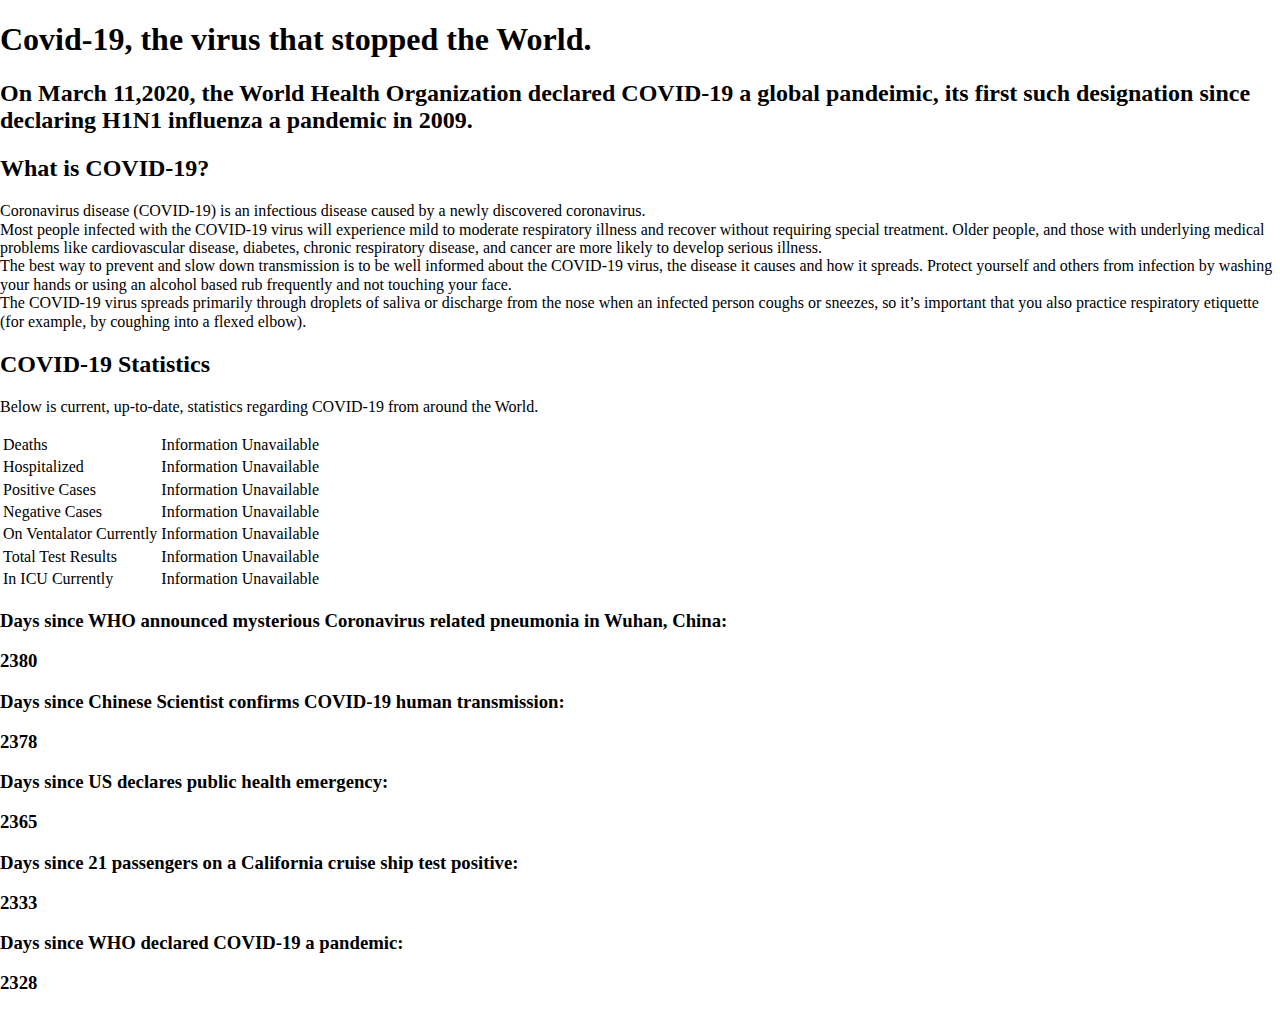
==== index.html @ 4aa71331 "Adding source code" ====
<!DOCTYPE html>
<html class="no-js" lang="">
  <head>
    <meta charset="utf-8" />
    <!-- This is the title which appears in the tab at the top of the browser -->
    <title>Covid To The World</title>
    <!-- This is the description of your page which will be used for search indexing -->
    <meta
      name="description"
      content="Boilerplate for CodeLouisville Javascript Track"
    />
    <!-- This is the viewport your website supports, and how it responds to zoomings -->
    <meta name="viewport" content="width=device-width, initial-scale=1" />

    <!-- These are imports for stylesheets to change the appearance of the site -->
    <link rel="stylesheet" href="src/assets/css/normalize.css" />
    <link rel="stylesheet" href="src/assets/css/style.css" />
    <!-- <script
      src="https://stackpath.bootstrapcdn.com/bootstrap/3.4.1/js/bootstrap.min.js"
      integrity="sha384-aJ21OjlMXNL5UyIl/XNwTMqvzeRMZH2w8c5cRVpzpU8Y5bApTppSuUkhZXN0VxHd"
      crossorigin="anonymous"
    ></script>

    <script
      src="https://code.jquery.com/jquery-3.5.1.js"
      integrity="sha256-QWo7LDvxbWT2tbbQ97B53yJnYU3WhH/C8ycbRAkjPDc="
      crossorigin="anonymous"
    ></script> -->
  </head>

  <body>
    <!-- Add your site or application content here -->
    <div class="header">
      <h1 class="header-title">Covid-19, the virus that stopped the World.</h1>
      <h2 class="header-description">
        On March 11,2020, the World Health Organization declared COVID-19 a
        global pandeimic, its first such designation since declaring H1N1
        influenza a pandemic in 2009.
      </h2>
    </div>

    <div class="about">
      <h2 class="title">What is COVID-19?</h2>
      <p>
        Coronavirus disease (COVID-19) is an infectious disease caused by a
        newly discovered coronavirus. <br />Most people infected with the
        COVID-19 virus will experience mild to moderate respiratory illness and
        recover without requiring special treatment. Older people, and those
        with underlying medical problems like cardiovascular disease, diabetes,
        chronic respiratory disease, and cancer are more likely to develop
        serious illness. <br />The best way to prevent and slow down
        transmission is to be well informed about the COVID-19 virus, the
        disease it causes and how it spreads. Protect yourself and others from
        infection by washing your hands or using an alcohol based rub frequently
        and not touching your face. <br />The COVID-19 virus spreads primarily
        through droplets of saliva or discharge from the nose when an infected
        person coughs or sneezes, so it’s important that you also practice
        respiratory etiquette (for example, by coughing into a flexed elbow).
      </p>
    </div>

    <div class="covid-api">
      <h2 class="title">COVID-19 Statistics</h2>
      <p>
        Below is current, up-to-date, statistics regarding COVID-19 from around
        the World.
      </p>

      <table>
        <tr>
          <td>Deaths</td>
          <td id="covid-deaths">Information Unavailable</td>
        </tr>
        <tr>
          <td>Hospitalized</td>
          <td id="hospitalized">Information Unavailable</td>
        </tr>
        <tr>
          <td>Positive Cases</td>
          <td id="positive">Information Unavailable</td>
        </tr>
        <tr>
          <td>Negative Cases</td>
          <td id="negative">Information Unavailable</td>
        </tr>
        <tr>
          <td>On Ventalator Currently</td>
          <td id="onVentilatorCurrently">Information Unavailable</td>
        </tr>
        <tr>
          <td>Total Test Results</td>
          <td id="totalTestResults">Information Unavailable</td>
        </tr>
        <tr>
          <td>In ICU Currently</td>
          <td id="inIcuCurrently">Information Unavailable</td>
        </tr>
      </table>
    </div>

    <div class="counter">
      <h3>
        Days since WHO announced mysterious Coronavirus related pneumonia in
        Wuhan, China:
        <h3 id="first-case">Unknown</h3>
      </h3>
      <h3>
        Days since Chinese Scientist confirms COVID-19 human transmission:
        <h3 id="first-us-case">Unknown</h3>
      </h3>
      <!-- <h3>
        Days since WHO issued global health emergency:
        <h3 id="global-health-emergency1">Unknown</h3>
      </h3> -->
      <h3>
        Days since US declares public health emergency:
        <h3 id="us-health-emergency">Unknown</h3>
      </h3>
      <h3>
        Days since 21 passengers on a California cruise ship test positive:
        <h3 id="california-cruise">Unknown</h3>
      </h3>
      <h3>
        Days since WHO declared COVID-19 a pandemic:
        <h3 id="declared-pandemic">Unknown</h3>
      </h3>
    </div>
    <!-- This is the main JavaScript file which executes logic for your site -->
    <script src="src/main.js"></script>
  </body>
</html>
---- src/assets/css/style.css ----
/**
 * This is the main CSS entry for your application.
 */
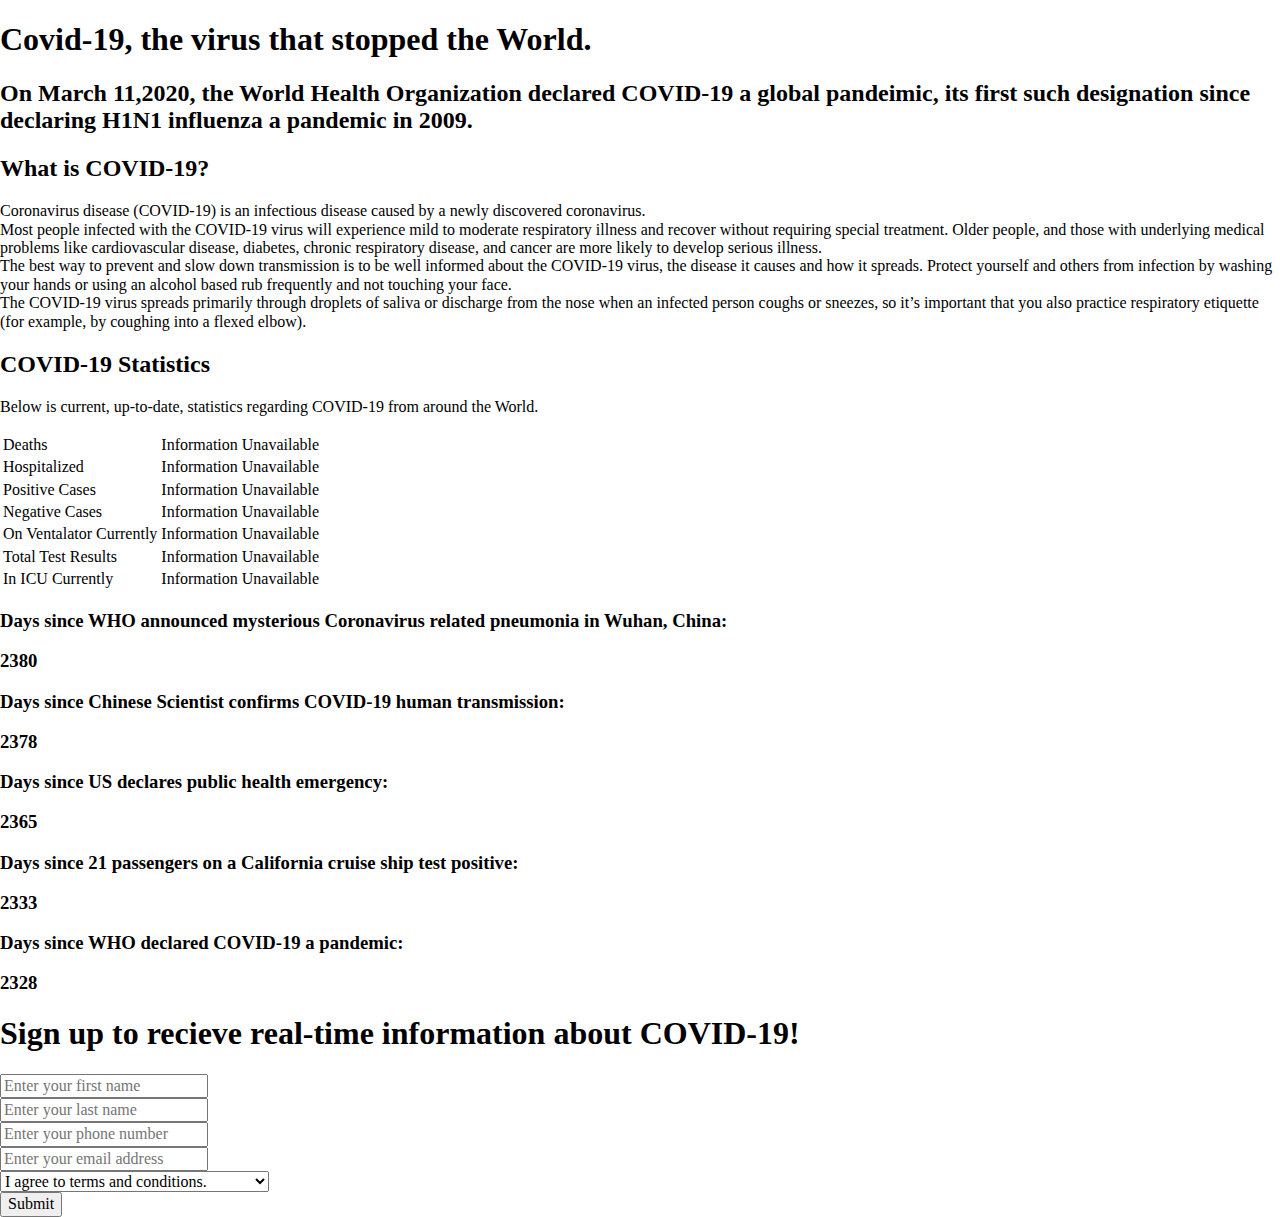
==== commit e0d73e50: "added newletter" ====
--- a/index.html
+++ b/index.html
@@ -125,6 +125,48 @@
         <h3 id="declared-pandemic">Unknown</h3>
       </h3>
     </div>
+
+    <div class="newsletter">
+      <h1>Sign up to recieve real-time information about COVID-19!</h1>
+
+      <div>
+        <input
+          type="text"
+          id="txtFirstName"
+          placeholder="Enter your first name"
+        />
+      </div>
+      <div>
+        <input
+          type="text"
+          id="txtLastName"
+          placeholder="Enter your last name"
+        />
+      </div>
+      <div>
+        <input
+          type="text"
+          id="txtPhoneNumber"
+          placeholder="Enter your phone number"
+        />
+      </div>
+      <div>
+        <input
+          type="email"
+          id="txtEmailAddress"
+          placeholder="Enter your email address"
+        />
+      </div>
+      <div>
+        <select id="agree">
+          <option value="yes">I agree to terms and conditions.</option>
+          <option value="no">I do not agree to terms and conditions.</option>
+        </select>
+      </div>
+      <div>
+        <input type="button" id="bt" value="Submit" onclick="saveFile()" />
+      </div>
+    </div>
     <!-- This is the main JavaScript file which executes logic for your site -->
     <script src="src/main.js"></script>
   </body>
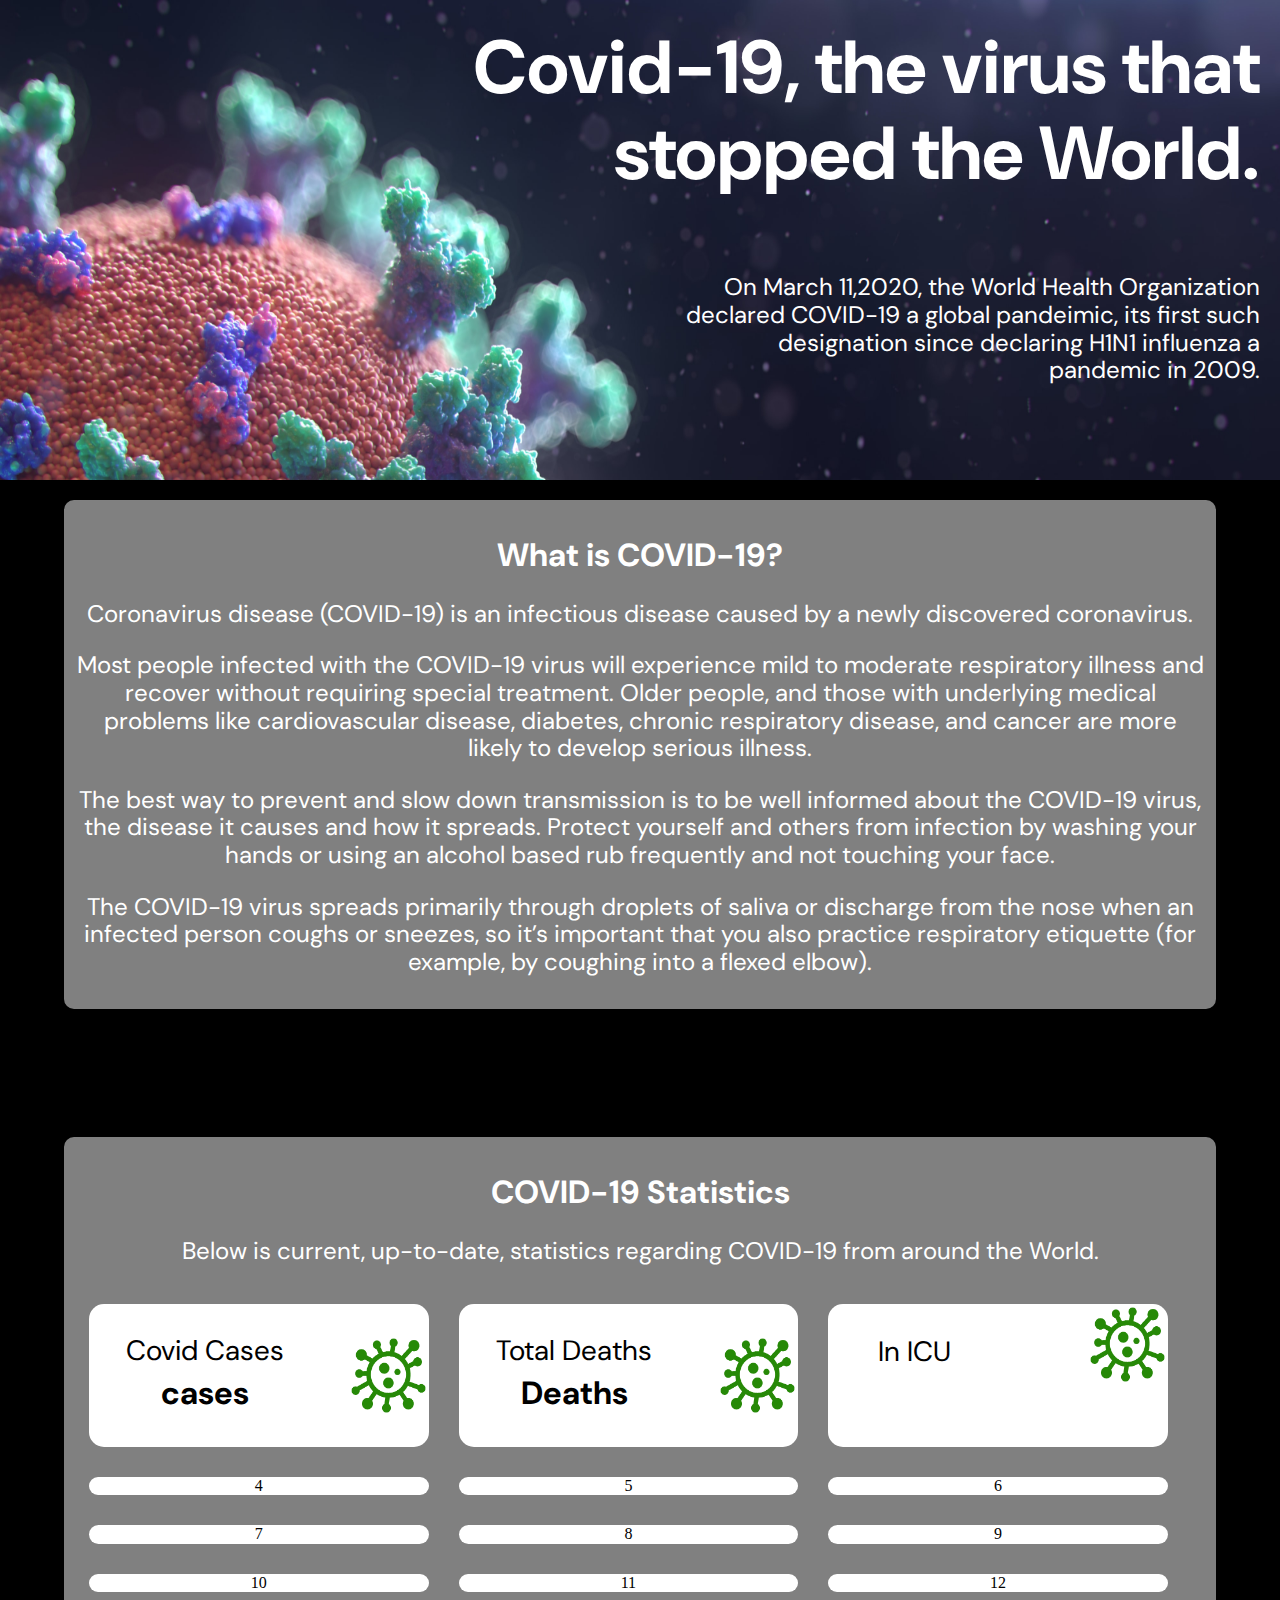
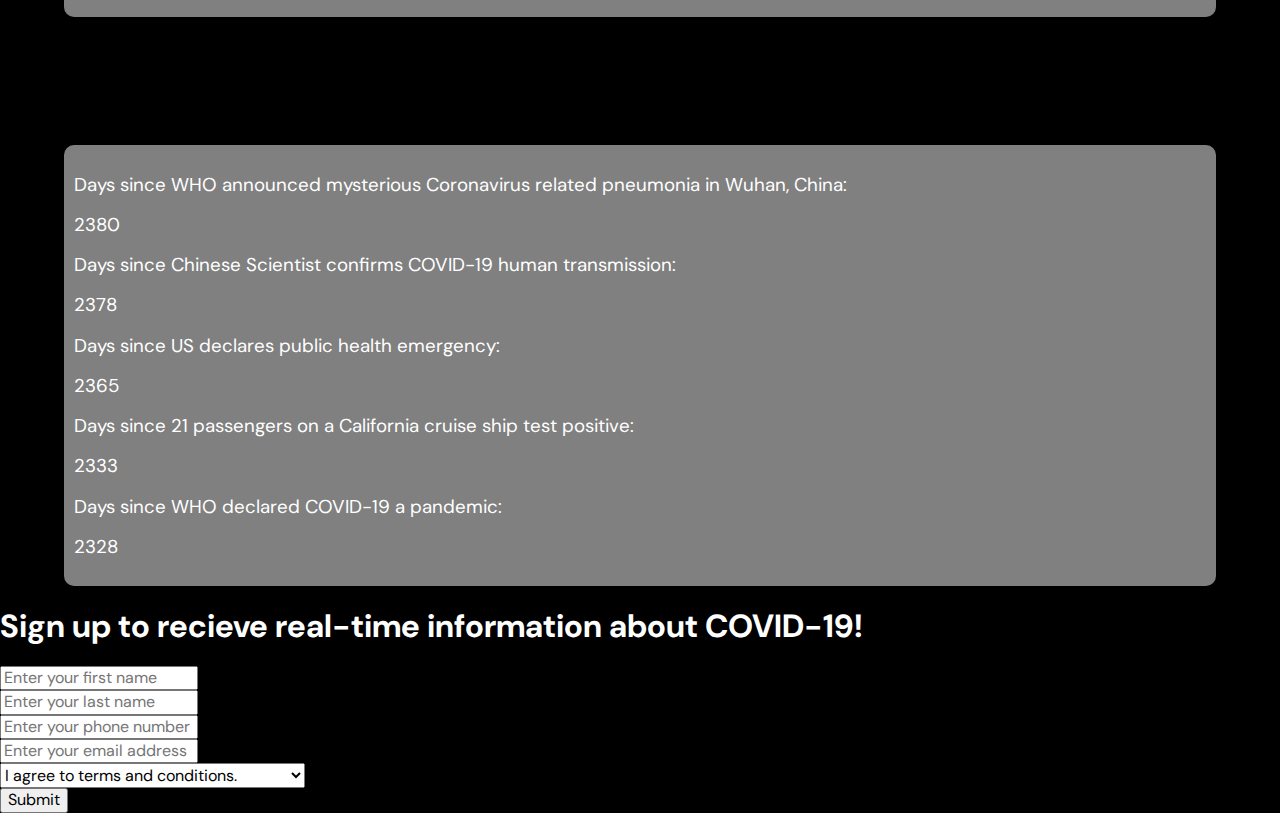
==== commit 9ae00841: "added commas function for numbers, styled" ====
--- a/index.html
+++ b/index.html
@@ -15,17 +15,11 @@
     <!-- These are imports for stylesheets to change the appearance of the site -->
     <link rel="stylesheet" href="src/assets/css/normalize.css" />
     <link rel="stylesheet" href="src/assets/css/style.css" />
-    <!-- <script
-      src="https://stackpath.bootstrapcdn.com/bootstrap/3.4.1/js/bootstrap.min.js"
-      integrity="sha384-aJ21OjlMXNL5UyIl/XNwTMqvzeRMZH2w8c5cRVpzpU8Y5bApTppSuUkhZXN0VxHd"
-      crossorigin="anonymous"
-    ></script>
-
-    <script
-      src="https://code.jquery.com/jquery-3.5.1.js"
-      integrity="sha256-QWo7LDvxbWT2tbbQ97B53yJnYU3WhH/C8ycbRAkjPDc="
-      crossorigin="anonymous"
-    ></script> -->
+    <link rel="preconnect" href="https://fonts.gstatic.com" />
+    <link
+      href="https://fonts.googleapis.com/css2?family=DM+Sans:wght@400;500;700&display=swap"
+      rel="stylesheet"
+    />
   </head>
 
   <body>
@@ -39,34 +33,42 @@
       </h2>
     </div>
 
-    <div class="about">
+    <div class="about top-container">
       <h2 class="title">What is COVID-19?</h2>
       <p>
         Coronavirus disease (COVID-19) is an infectious disease caused by a
-        newly discovered coronavirus. <br />Most people infected with the
-        COVID-19 virus will experience mild to moderate respiratory illness and
-        recover without requiring special treatment. Older people, and those
-        with underlying medical problems like cardiovascular disease, diabetes,
-        chronic respiratory disease, and cancer are more likely to develop
-        serious illness. <br />The best way to prevent and slow down
-        transmission is to be well informed about the COVID-19 virus, the
-        disease it causes and how it spreads. Protect yourself and others from
-        infection by washing your hands or using an alcohol based rub frequently
-        and not touching your face. <br />The COVID-19 virus spreads primarily
-        through droplets of saliva or discharge from the nose when an infected
-        person coughs or sneezes, so it’s important that you also practice
-        respiratory etiquette (for example, by coughing into a flexed elbow).
-      </p>
-    </div>
-
-    <div class="covid-api">
+        newly discovered coronavirus.
+      </p>
+      <p>
+        Most people infected with the COVID-19 virus will experience mild to
+        moderate respiratory illness and recover without requiring special
+        treatment. Older people, and those with underlying medical problems like
+        cardiovascular disease, diabetes, chronic respiratory disease, and
+        cancer are more likely to develop serious illness.
+      </p>
+      <p>
+        The best way to prevent and slow down transmission is to be well
+        informed about the COVID-19 virus, the disease it causes and how it
+        spreads. Protect yourself and others from infection by washing your
+        hands or using an alcohol based rub frequently and not touching your
+        face.
+      </p>
+      <p>
+        The COVID-19 virus spreads primarily through droplets of saliva or
+        discharge from the nose when an infected person coughs or sneezes, so
+        it’s important that you also practice respiratory etiquette (for
+        example, by coughing into a flexed elbow).
+      </p>
+    </div>
+
+    <div class="covid-api container">
       <h2 class="title">COVID-19 Statistics</h2>
       <p>
         Below is current, up-to-date, statistics regarding COVID-19 from around
         the World.
       </p>
 
-      <table>
+      <!-- <table>
         <tr>
           <td>Deaths</td>
           <td id="covid-deaths">Information Unavailable</td>
@@ -95,10 +97,61 @@
           <td>In ICU Currently</td>
           <td id="inIcuCurrently">Information Unavailable</td>
         </tr>
-      </table>
-    </div>
-
-    <div class="counter">
+      </table> -->
+
+      <div class="flex-container">
+        <div>
+          <table>
+            <tr>
+              <td class="left">
+                <p class="count-title">Covid Cases</p>
+                <p class="count" id="positive">cases</p>
+              </td>
+              <td>
+                <img class="icon" src="img/icons/covid.png" />
+              </td>
+            </tr>
+          </table>
+        </div>
+        <div>
+          <table>
+            <tr>
+              <td class="left">
+                <p class="count-title">Total Deaths</p>
+                <p class="count" id="covid-deaths">Deaths</p>
+              </td>
+              <td>
+                <img class="icon" src="img/icons/covid.png" />
+              </td>
+            </tr>
+          </table>
+        </div>
+        <div>
+          <table>
+            <tr>
+              <td class="left">
+                <p class="count-title">In ICU</p>
+                <p class="count" id="inIcuCurrently"></p>
+              </td>
+              <td>
+                <img class="icon" src="img/icons/covid.png" />
+              </td>
+            </tr>
+          </table>
+        </div>
+        <div>4</div>
+        <div>5</div>
+        <div>6</div>
+        <div>7</div>
+        <div>8</div>
+        <div>9</div>
+        <div>10</div>
+        <div>11</div>
+        <div>12</div>
+      </div>
+    </div>
+
+    <div class="counter container">
       <h3>
         Days since WHO announced mysterious Coronavirus related pneumonia in
         Wuhan, China:
--- a/src/assets/css/style.css
+++ b/src/assets/css/style.css
@@ -1,3 +1,130 @@
-/**
- * This is the main CSS entry for your application.
- */+html {
+  margin: 0px;
+  background-color: black;
+  color: white;
+}
+.header {
+  background-image: url(../../../img/covid2.jpg);
+  background-size: 100% 100%;
+  background-attachment: fixed;
+  text-align: right;
+  color: rgb(255, 255, 255);
+  height: 30em;
+}
+.header-title {
+  font-size: 75px;
+  margin-top: 25px;
+  margin-left: 25%;
+  float: right;
+  margin-right: 20px;
+  font-family: "DM Sans", sans-serif;
+}
+
+.header-description {
+  margin-left: 25%;
+  width: 45%;
+  margin-right: 20px;
+  float: right;
+  margin-top: 2%;
+  font-family: "DM Sans", sans-serif;
+  font-weight: normal;
+}
+
+.title {
+  font-family: "DM Sans", sans-serif;
+  font-weight: bolder;
+  text-align: center;
+  font-size: 200%;
+}
+
+p {
+  font-family: "DM Sans", sans-serif;
+  font-weight: normal;
+  text-align: center;
+  font-size: 150%;
+}
+
+table {
+  font-family: "DM Sans", sans-serif;
+  font-weight: normal;
+}
+
+h3 {
+  font-family: "DM Sans", sans-serif;
+  font-weight: normal;
+}
+
+.newsletter {
+  font-family: "DM Sans", sans-serif;
+  font-weight: normal;
+}
+
+.container {
+  margin-top: 10%;
+  background-color: rgba(255, 255, 255, 0.384);
+  background-color: grey;
+  border-radius: 10px;
+  margin-left: 5%;
+  margin-right: 5%;
+  border: 10px;
+  border-style: solid;
+  border-color: grey;
+  align-content: center;
+}
+.top-container {
+  background-color: grey;
+  border-radius: 10px;
+  margin-left: 5%;
+  margin-right: 5%;
+  margin-top: 20px;
+  border: 10px;
+  border-style: solid;
+  border-color: grey;
+  align-content: center;
+}
+
+.flex-container {
+  display: flex;
+  flex-wrap: wrap;
+  width: 100%;
+}
+
+.flex-container > div {
+  background-color: #ffffff;
+  width: 30%;
+  margin: 15px;
+  text-align: center;
+  color: black;
+  border-radius: 15px;
+  border: white;
+}
+
+.count-title {
+  font-family: "DM Sans", sans-serif;
+  font-weight: normal;
+  font-size: 175%;
+  margin-left: 2px;
+}
+
+.count {
+  font-family: "DM Sans", sans-serif;
+  font-weight: bolder;
+  font-size: 200%;
+  margin-left: 2px;
+  margin-top: -20px;
+}
+
+.icon {
+  float: right;
+  height: 75px;
+  width: 75px;
+}
+
+/* .left {
+  float: left;
+  width: 50%;
+} */
+
+table {
+  width: 100%;
+}
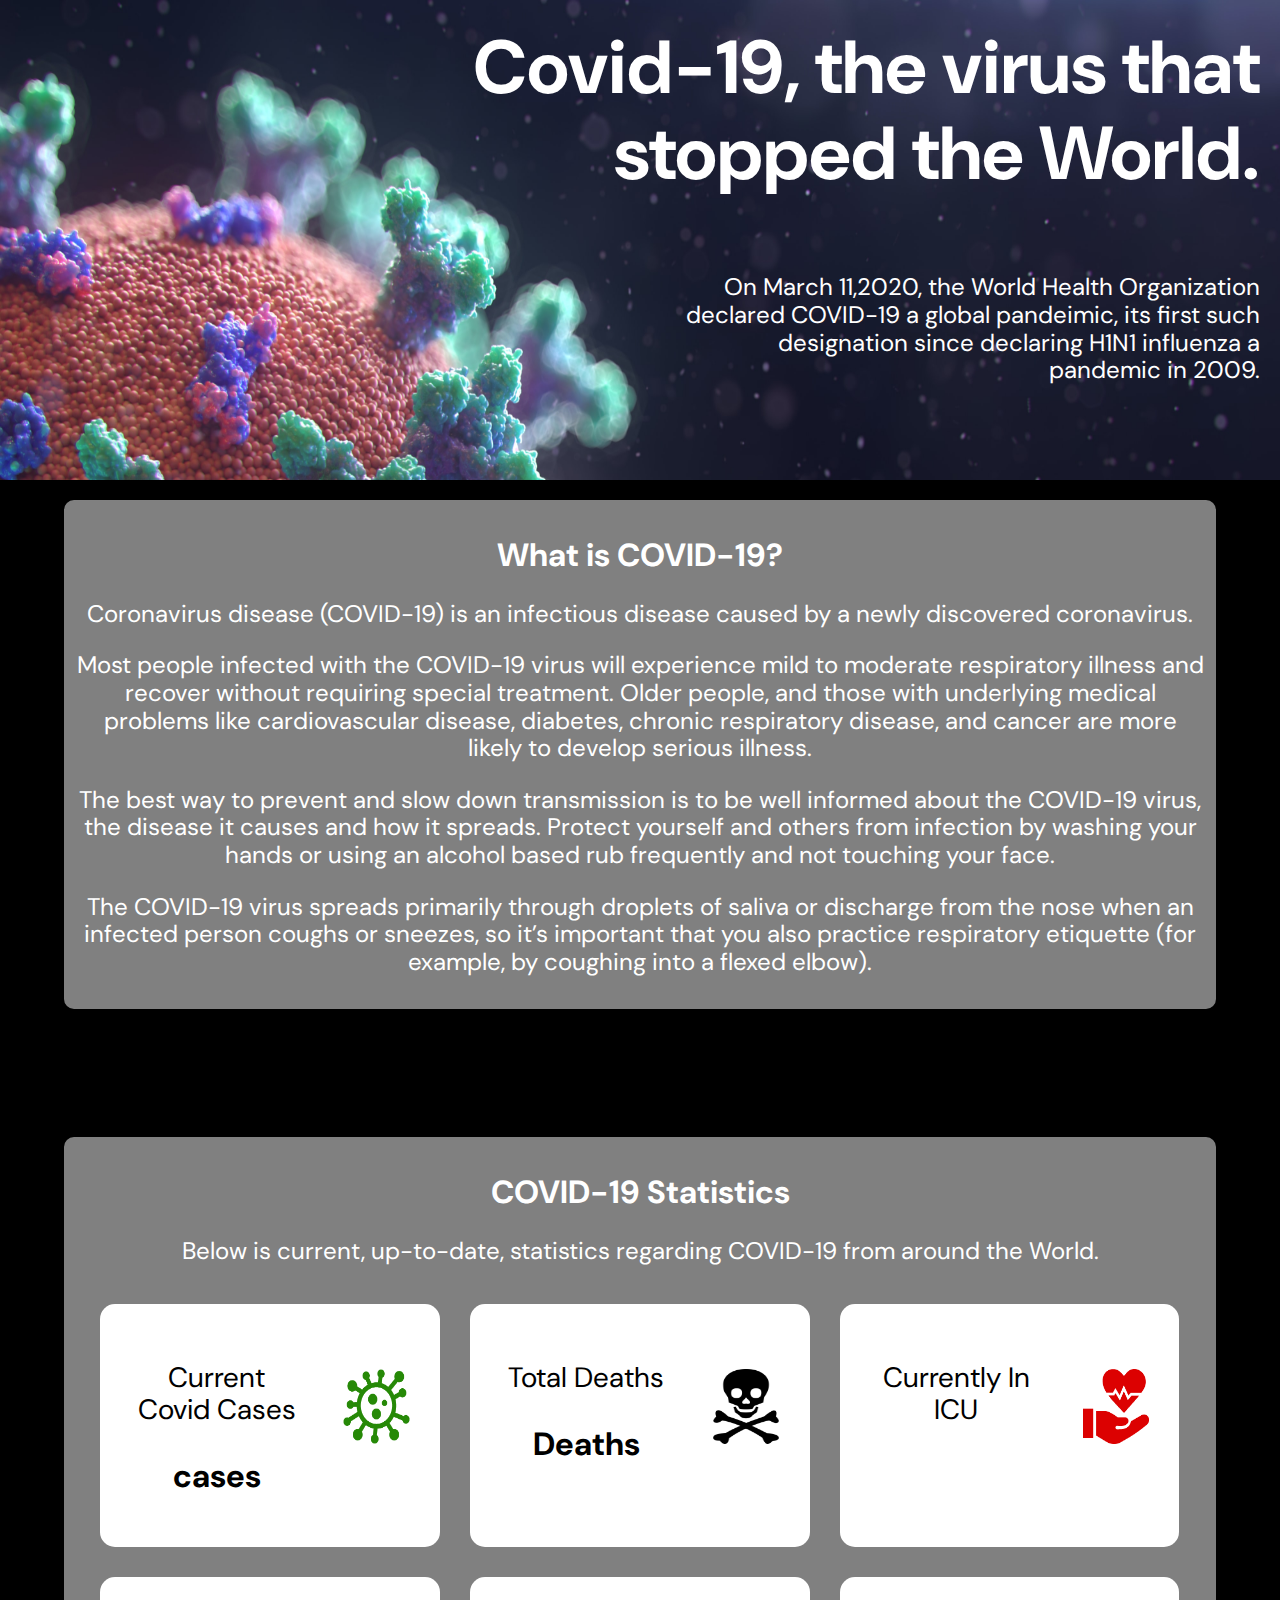
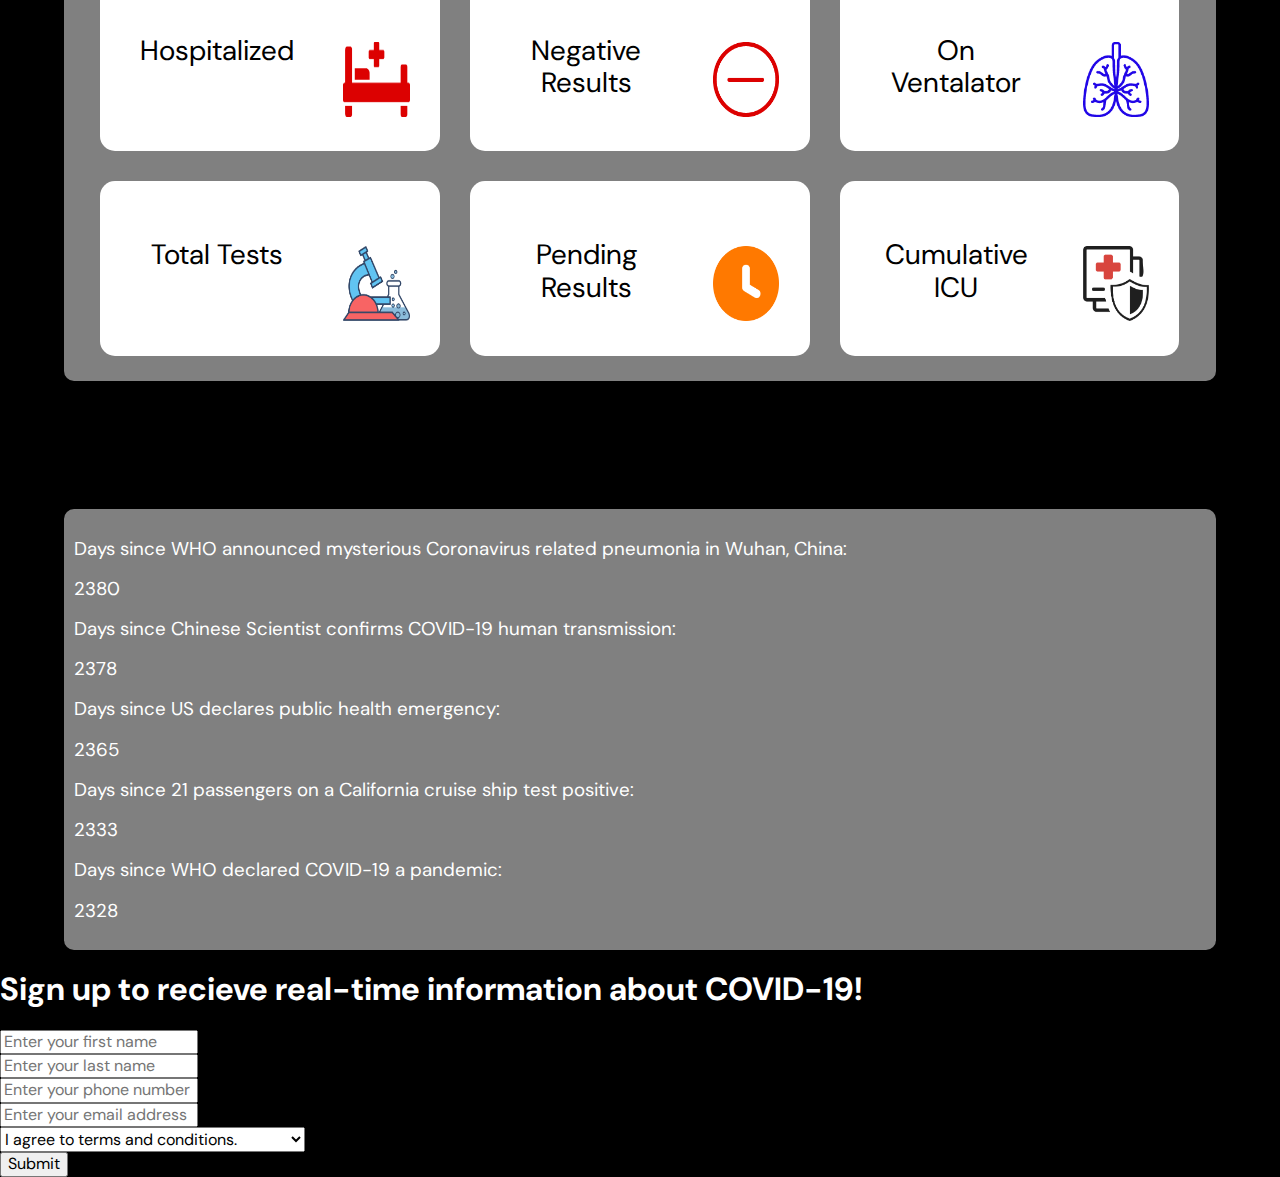
==== commit f20f12cb: "Added icons to all counters, fixed flex box issue" ====
--- a/index.html
+++ b/index.html
@@ -101,53 +101,123 @@
 
       <div class="flex-container">
         <div>
-          <table>
-            <tr>
-              <td class="left">
-                <p class="count-title">Covid Cases</p>
+          <div class="text-img">
+            <div class="row">
+              <div class="column-66">
+                <p class="count-title">Current Covid Cases</p>
                 <p class="count" id="positive">cases</p>
-              </td>
-              <td>
+              </div>
+              <div class="column-33">
                 <img class="icon" src="img/icons/covid.png" />
-              </td>
-            </tr>
-          </table>
-        </div>
-        <div>
-          <table>
-            <tr>
-              <td class="left">
+              </div>
+            </div>
+          </div>
+        </div>
+        <div>
+          <div class="text-img">
+            <div class="row">
+              <div class="column-66">
                 <p class="count-title">Total Deaths</p>
                 <p class="count" id="covid-deaths">Deaths</p>
-              </td>
-              <td>
-                <img class="icon" src="img/icons/covid.png" />
-              </td>
-            </tr>
-          </table>
-        </div>
-        <div>
-          <table>
-            <tr>
-              <td class="left">
-                <p class="count-title">In ICU</p>
+              </div>
+              <div class="column-33">
+                <img class="icon" src="img/icons/danger.png" />
+              </div>
+            </div>
+          </div>
+        </div>
+        <div>
+          <div class="text-img">
+            <div class="row">
+              <div class="column-66">
+                <p class="count-title">Currently In ICU</p>
                 <p class="count" id="inIcuCurrently"></p>
-              </td>
-              <td>
-                <img class="icon" src="img/icons/covid.png" />
-              </td>
-            </tr>
-          </table>
-        </div>
-        <div>4</div>
-        <div>5</div>
-        <div>6</div>
-        <div>7</div>
-        <div>8</div>
-        <div>9</div>
-        <div>10</div>
-        <div>11</div>
-        <div>12</div>
+              </div>
+              <div class="column-33">
+                <img class="icon" src="img/icons/healthcare_red.png" />
+              </div>
+            </div>
+          </div>
+        </div>
+        <div>
+          <div class="text-img">
+            <div class="row">
+              <div class="column-66">
+                <p class="count-title">Hospitalized</p>
+                <p class="count" id="hospitalized"></p>
+              </div>
+              <div class="column-33">
+                <img class="icon" src="img/icons/hospital-bed.png" />
+              </div>
+            </div>
+          </div>
+        </div>
+        <div>
+          <div class="text-img">
+            <div class="row">
+              <div class="column-66">
+                <p class="count-title">Negative Results</p>
+                <p class="count" id="negative"></p>
+              </div>
+              <div class="column-33">
+                <img class="icon" src="img/icons/minus-round-line.png" />
+              </div>
+            </div>
+          </div>
+        </div>
+        <div>
+          <div class="text-img">
+            <div class="row">
+              <div class="column-66">
+                <p class="count-title">On Ventalator</p>
+                <p class="count" id="onVentilatorCurrently"></p>
+              </div>
+              <div class="column-33">
+                <img class="icon" src="img/icons/lungs.png" />
+              </div>
+            </div>
+          </div>
+        </div>
+
+        <div>
+          <div class="text-img">
+            <div class="row">
+              <div class="column-66">
+                <p class="count-title">Total Tests</p>
+                <p class="count" id="totalTestResults"></p>
+              </div>
+              <div class="column-33">
+                <img class="icon" src="img/icons/laboratory-test.png" />
+              </div>
+            </div>
+          </div>
+        </div>
+        <div>
+          <div class="text-img">
+            <div class="row">
+              <div class="column-66">
+                <p class="count-title">Pending Results</p>
+                <p class="count" id="pending1"></p>
+              </div>
+              <div class="column-33">
+                <img class="icon" src="img/icons/pending-clock.png" />
+              </div>
+            </div>
+          </div>
+        </div>
+        <div>
+          <div class="text-img">
+            <div class="row">
+              <div class="column-66">
+                <p class="count-title">Cumulative ICU</p>
+                <p class="count" id="icuCummulative"></p>
+              </div>
+              <div class="column-33">
+                <img class="icon" src="img/icons/health-insurance.png" />
+              </div>
+            </div>
+          </div>
+        </div>
       </div>
     </div>
 
--- a/src/assets/css/style.css
+++ b/src/assets/css/style.css
@@ -1,3 +1,6 @@
+*{
+  box-sizing: border-box;
+}
 html {
   margin: 0px;
   background-color: black;
@@ -87,35 +90,36 @@
   display: flex;
   flex-wrap: wrap;
   width: 100%;
+  margin-left: 2%;
+  margin-right: 2%;
 }
 
 .flex-container > div {
   background-color: #ffffff;
   width: 30%;
   margin: 15px;
-  text-align: center;
   color: black;
   border-radius: 15px;
   border: white;
+ 
 }
 
 .count-title {
   font-family: "DM Sans", sans-serif;
   font-weight: normal;
   font-size: 175%;
-  margin-left: 2px;
+  
 }
 
 .count {
   font-family: "DM Sans", sans-serif;
   font-weight: bolder;
   font-size: 200%;
-  margin-left: 2px;
-  margin-top: -20px;
+  
 }
 
 .icon {
-  float: right;
+  
   height: 75px;
   width: 75px;
 }
@@ -128,3 +132,63 @@
 table {
   width: 100%;
 }
+
+.text-img{
+  padding:10px;
+}
+.row:after {
+  content="";
+  display: table;
+  clear:both;
+}
+.column-66 {
+  float: left;
+  width: 66.66666%;
+  padding:20px;
+}
+.column-33 {
+  float: left;
+  width: 33.33333%;
+  padding:20px;
+}
+img {
+  display: block;
+  height: auto;
+  max-width: 100%;
+  margin-top: 35px;
+}
+
+/* Media Queries */
+
+@media screen and (max-width: 1000px) {
+  .column-66,
+  .column-33 {
+    width: 100%;
+    text-align: center;
+  }
+  img {
+    margin: auto;
+  }
+}
+
+@media screen and (max-width: 1648px) {
+  .flex-container {
+    margin-left: 1%;
+    margin-right:1%;
+  }
+}
+
+@media screen and (max-width: 1027px) {
+  .flex-container > div {
+    background-color: #ffffff;
+    width: 100%;
+    margin: 15px;
+    color: black;
+    border-radius: 15px;
+    border: white;    
+  }
+  .flex-container {
+    margin-left: 0%;
+    margin-right:0%;
+  }
+}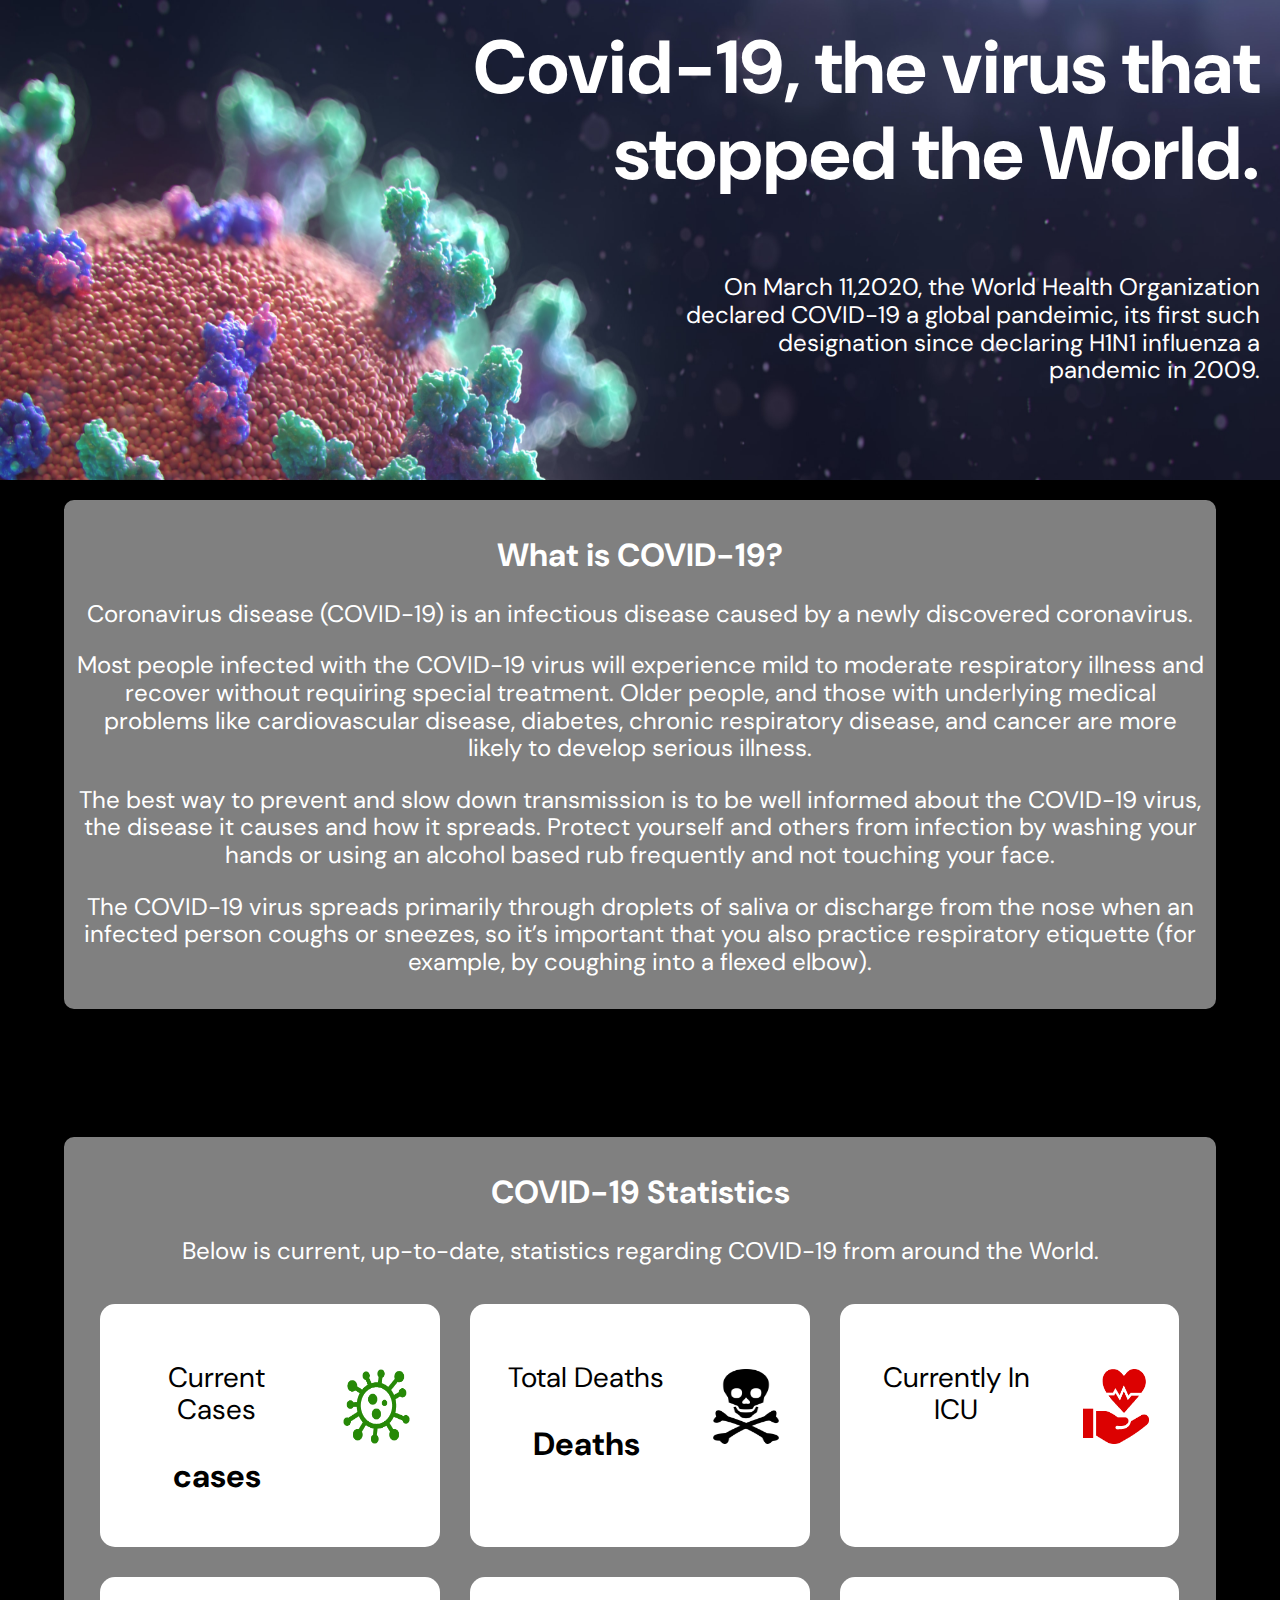
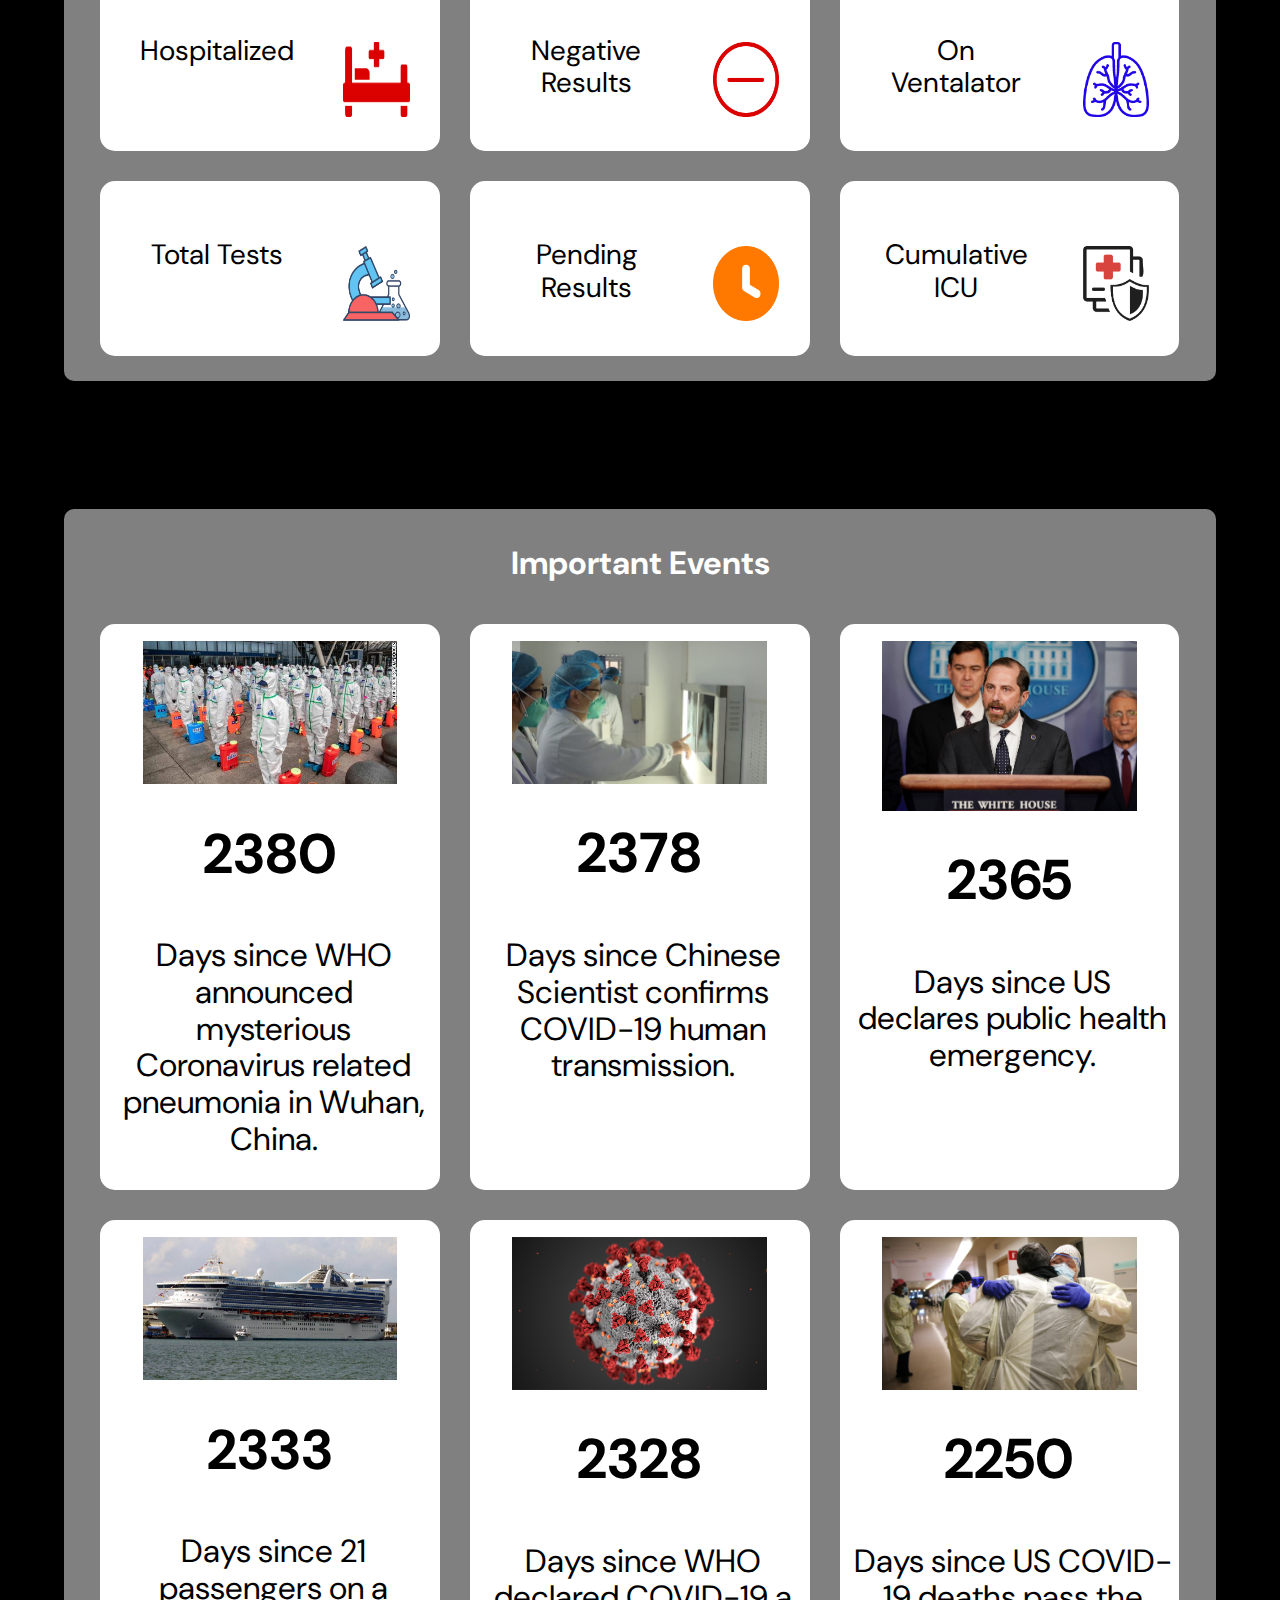
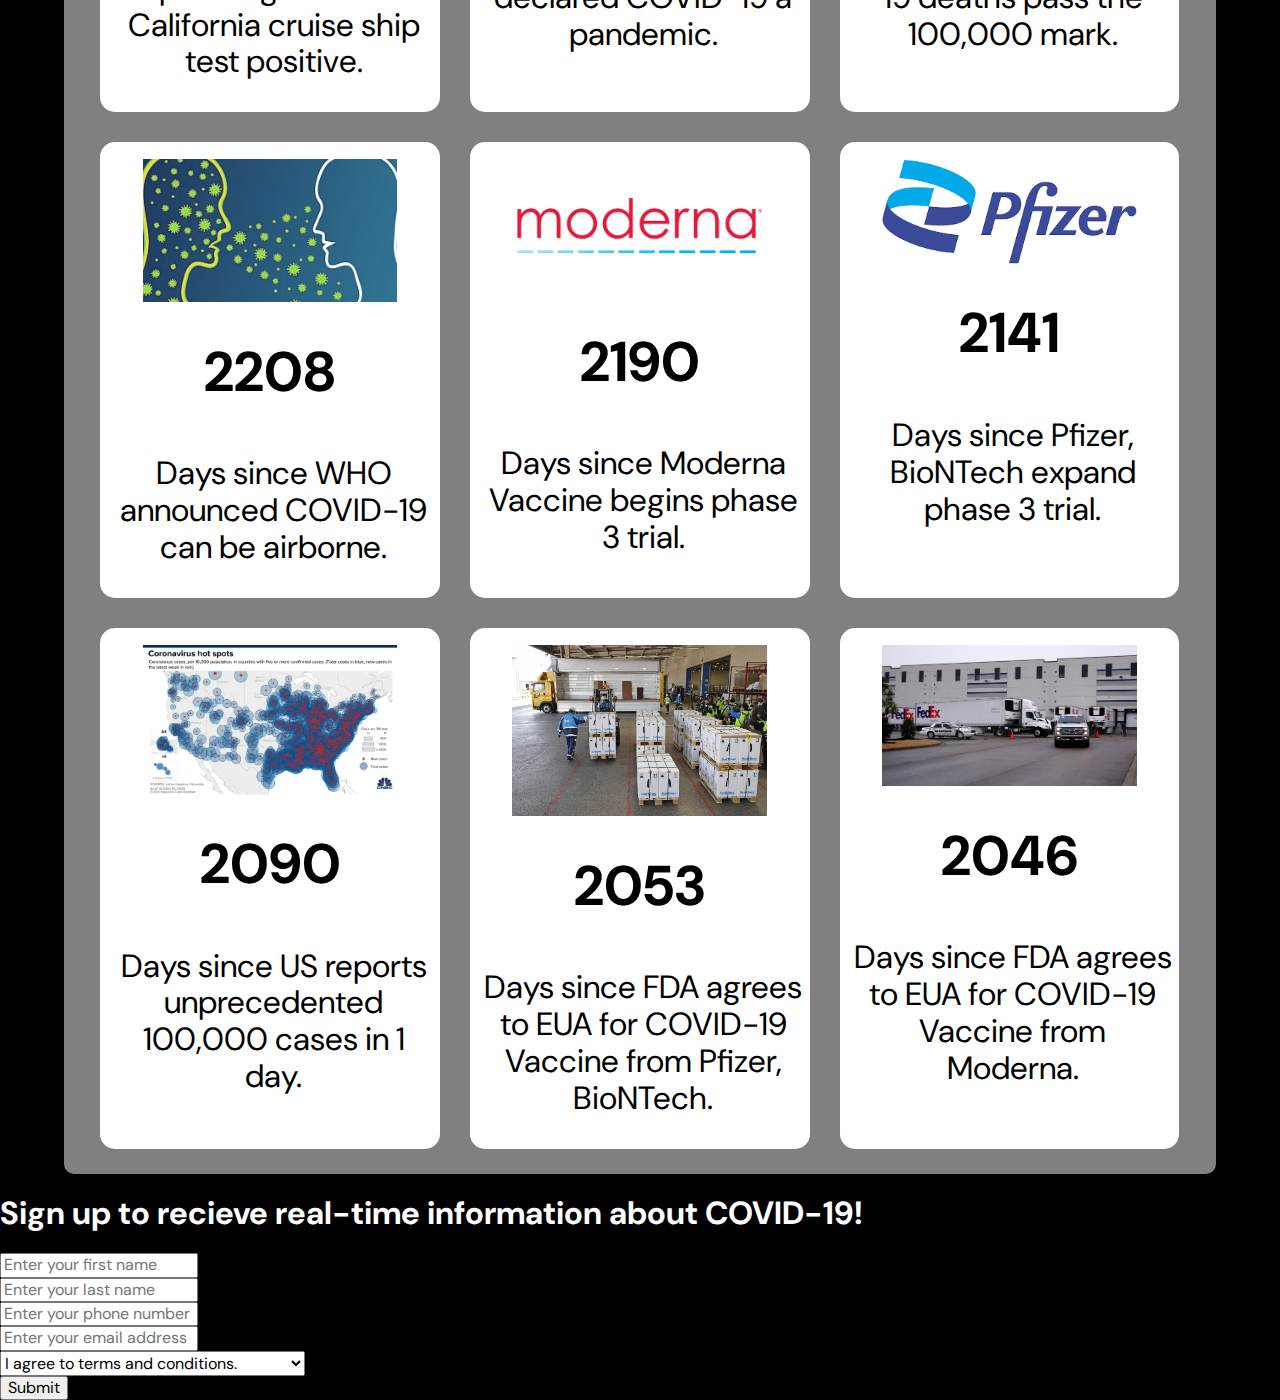
==== commit 90e32e82: "added days since section with css" ====
--- a/index.html
+++ b/index.html
@@ -68,43 +68,12 @@
         the World.
       </p>
 
-      <!-- <table>
-        <tr>
-          <td>Deaths</td>
-          <td id="covid-deaths">Information Unavailable</td>
-        </tr>
-        <tr>
-          <td>Hospitalized</td>
-          <td id="hospitalized">Information Unavailable</td>
-        </tr>
-        <tr>
-          <td>Positive Cases</td>
-          <td id="positive">Information Unavailable</td>
-        </tr>
-        <tr>
-          <td>Negative Cases</td>
-          <td id="negative">Information Unavailable</td>
-        </tr>
-        <tr>
-          <td>On Ventalator Currently</td>
-          <td id="onVentilatorCurrently">Information Unavailable</td>
-        </tr>
-        <tr>
-          <td>Total Test Results</td>
-          <td id="totalTestResults">Information Unavailable</td>
-        </tr>
-        <tr>
-          <td>In ICU Currently</td>
-          <td id="inIcuCurrently">Information Unavailable</td>
-        </tr>
-      </table> -->
-
       <div class="flex-container">
         <div>
           <div class="text-img">
             <div class="row">
               <div class="column-66">
-                <p class="count-title">Current Covid Cases</p>
+                <p class="count-title">Current Cases</p>
                 <p class="count" id="positive">cases</p>
               </div>
               <div class="column-33">
@@ -222,31 +191,96 @@
     </div>
 
     <div class="counter container">
-      <h3>
-        Days since WHO announced mysterious Coronavirus related pneumonia in
-        Wuhan, China:
-        <h3 id="first-case">Unknown</h3>
-      </h3>
-      <h3>
-        Days since Chinese Scientist confirms COVID-19 human transmission:
-        <h3 id="first-us-case">Unknown</h3>
-      </h3>
-      <!-- <h3>
-        Days since WHO issued global health emergency:
-        <h3 id="global-health-emergency1">Unknown</h3>
-      </h3> -->
-      <h3>
-        Days since US declares public health emergency:
-        <h3 id="us-health-emergency">Unknown</h3>
-      </h3>
-      <h3>
-        Days since 21 passengers on a California cruise ship test positive:
-        <h3 id="california-cruise">Unknown</h3>
-      </h3>
-      <h3>
-        Days since WHO declared COVID-19 a pandemic:
-        <h3 id="declared-pandemic">Unknown</h3>
-      </h3>
+      <h2 class="title">Important Events</h2>
+
+      <div class="flex-container">
+        <div>
+          <img class="days-img" src="img/days/wuhan.jpg" />
+          <h1 class="days-title" id="first-case"></h1>
+          <p class="days-content">
+            Days since WHO announced mysterious Coronavirus related pneumonia in
+            Wuhan, China.
+          </p>
+        </div>
+        <div>
+          <img class="days-img" src="img/days/transmission.png" />
+          <h1 class="days-title" id="first-us-case"></h1>
+          <p class="days-content">
+            Days since Chinese Scientist confirms COVID-19 human transmission.
+          </p>
+        </div>
+        <div>
+          <img class="days-img" src="img/days/healthemergency.jpg" />
+          <h1 class="days-title" id="us-health-emergency"></h1>
+          <p class="days-content">
+            Days since US declares public health emergency.
+          </p>
+        </div>
+        <div>
+          <img class="days-img" src="img/days/cruise.jpg" />
+          <h1 class="days-title" id="california-cruise"></h1>
+          <p class="days-content">
+            Days since 21 passengers on a California cruise ship test positive.
+          </p>
+        </div>
+        <div>
+          <img class="days-img" src="img/days/pandemic.jpg" />
+          <h1 class="days-title" id="declared-pandemic"></h1>
+          <p class="days-content">
+            Days since WHO declared COVID-19 a pandemic.
+          </p>
+        </div>
+        <div>
+          <img class="days-img" src="img/days/uscoviddeaths.jpg" />
+          <h1 class="days-title" id="deathsPast"></h1>
+          <p class="days-content">
+            Days since US COVID-19 deaths pass the 100,000 mark.
+          </p>
+        </div>
+        <div>
+          <img class="days-img" src="img/days/airborne.jpg" />
+          <h1 class="days-title" id="airborne"></h1>
+          <p class="days-content">
+            Days since WHO announced COVID-19 can be airborne.
+          </p>
+        </div>
+        <div>
+          <img class="days-img" src="img/days/moderna.jpg" />
+          <h1 class="days-title" id="moderna"></h1>
+          <p class="days-content">
+            Days since Moderna Vaccine begins phase 3 trial.
+          </p>
+        </div>
+        <div>
+          <img class="days-img" src="img/days/pfizer.png" />
+          <h1 class="days-title" id="pfizer"></h1>
+          <p class="days-content">
+            Days since Pfizer, BioNTech expand phase 3 trial.
+          </p>
+        </div>
+        <div>
+          <img class="days-img" src="img/days/100000.png" />
+          <h1 class="days-title" id="one-day"></h1>
+          <p class="days-content">
+            Days since US reports unprecedented 100,000 cases in 1 day.
+          </p>
+        </div>
+        <div>
+          <img class="days-img" src="img/days/pfizer-shipment.jpeg" />
+          <h1 class="days-title" id="pfizer-release"></h1>
+          <p class="days-content">
+            Days since FDA agrees to EUA for COVID-19 Vaccine from Pfizer,
+            BioNTech.
+          </p>
+        </div>
+        <div>
+          <img class="days-img" src="img/days/moderna-shipment.jpg" />
+          <h1 class="days-title" id="moderna-release"></h1>
+          <p class="days-content">
+            Days since FDA agrees to EUA for COVID-19 Vaccine from Moderna.
+          </p>
+        </div>
+      </div>
     </div>
 
     <div class="newsletter">
--- a/src/assets/css/style.css
+++ b/src/assets/css/style.css
@@ -158,6 +158,28 @@
   margin-top: 35px;
 }
 
+/* Counter */
+
+.days-title{
+  font-size: 350%;
+  font-family: "DM Sans", sans-serif;
+  font-weight: bolder;
+  text-align: center;
+}
+.days-content{
+  font-size: 200%;
+  padding: 4% 2% 0% 4%;
+}
+
+.days-img{
+  display: block;
+  margin-left: auto;
+  margin-right: auto;
+  margin-top: 5%;
+  width:75%;
+}
+
+
 /* Media Queries */
 
 @media screen and (max-width: 1000px) {
@@ -191,4 +213,33 @@
     margin-left: 0%;
     margin-right:0%;
   }
+}
+@media screen and (max-width: 1118px) {
+  .header-title {
+    font-size: 50px;
+  }
+  
+  .header-description {
+    font-size:25px;
+  }
+}
+@media screen and (max-width: 631px) {
+  .header-title {
+      align-content: center;
+      margin-top: 25px;
+      margin-left: 0%;
+      margin-right: 0%;
+  }
+  
+  .header-description {
+    width: 95%;
+  }
+  .header {
+    background-image: url(../../../img/covid2.jpg);
+    background-size: 200% 100%;
+    background-attachment: fixed;
+    text-align: center;
+    color: rgb(255, 255, 255);
+    height: 32em;
+  }
 }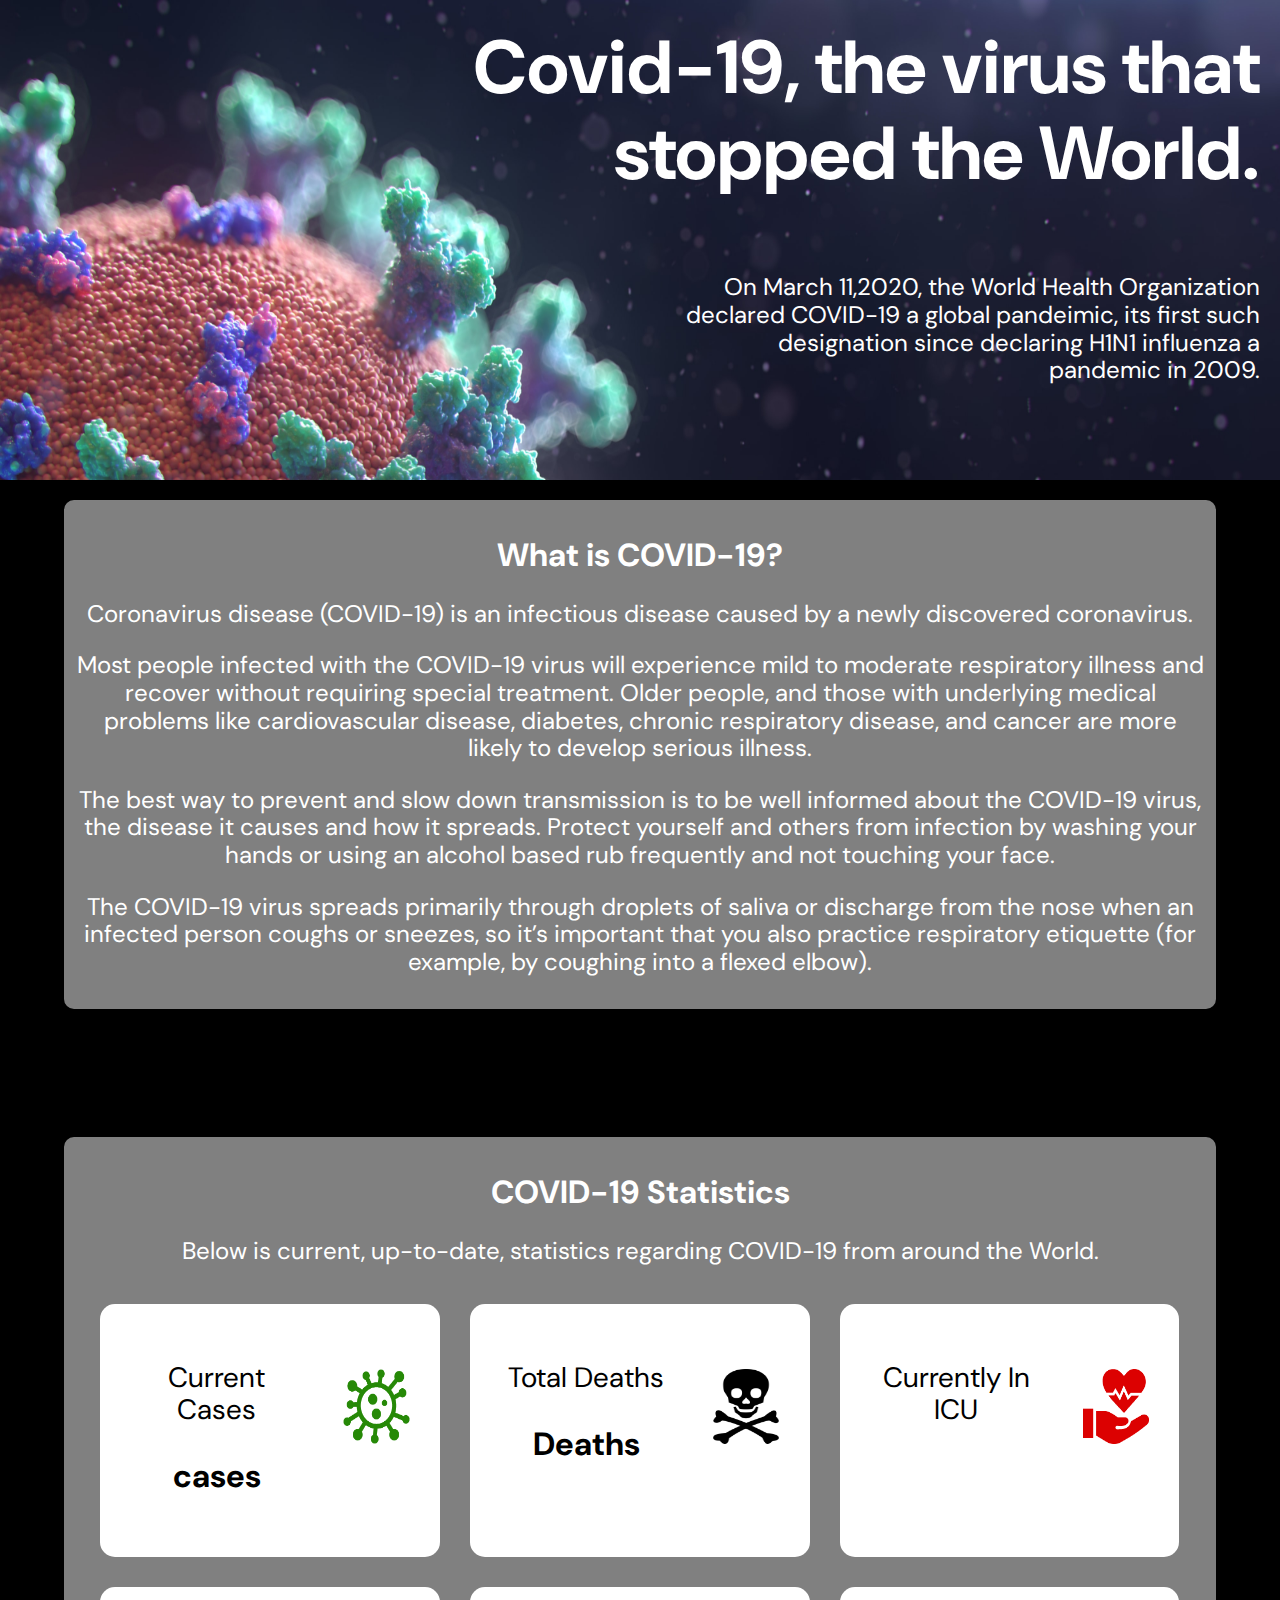
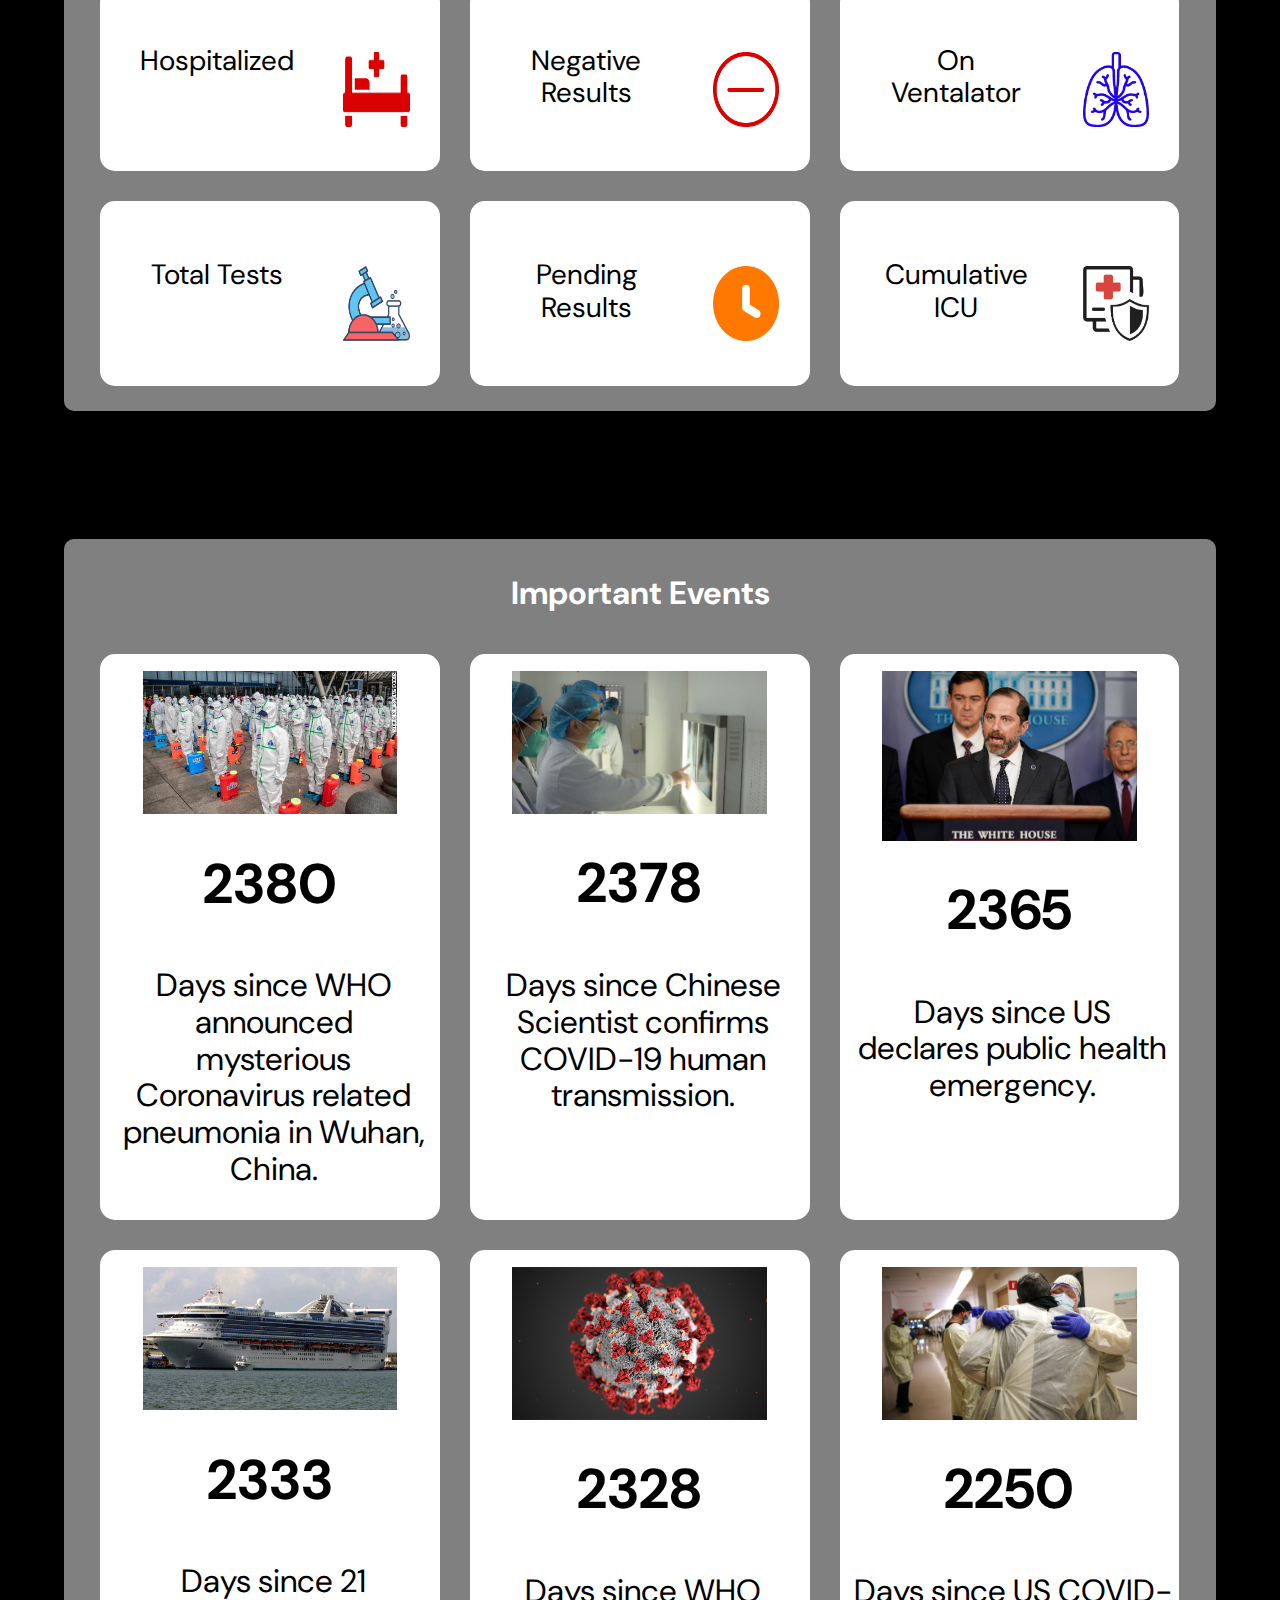
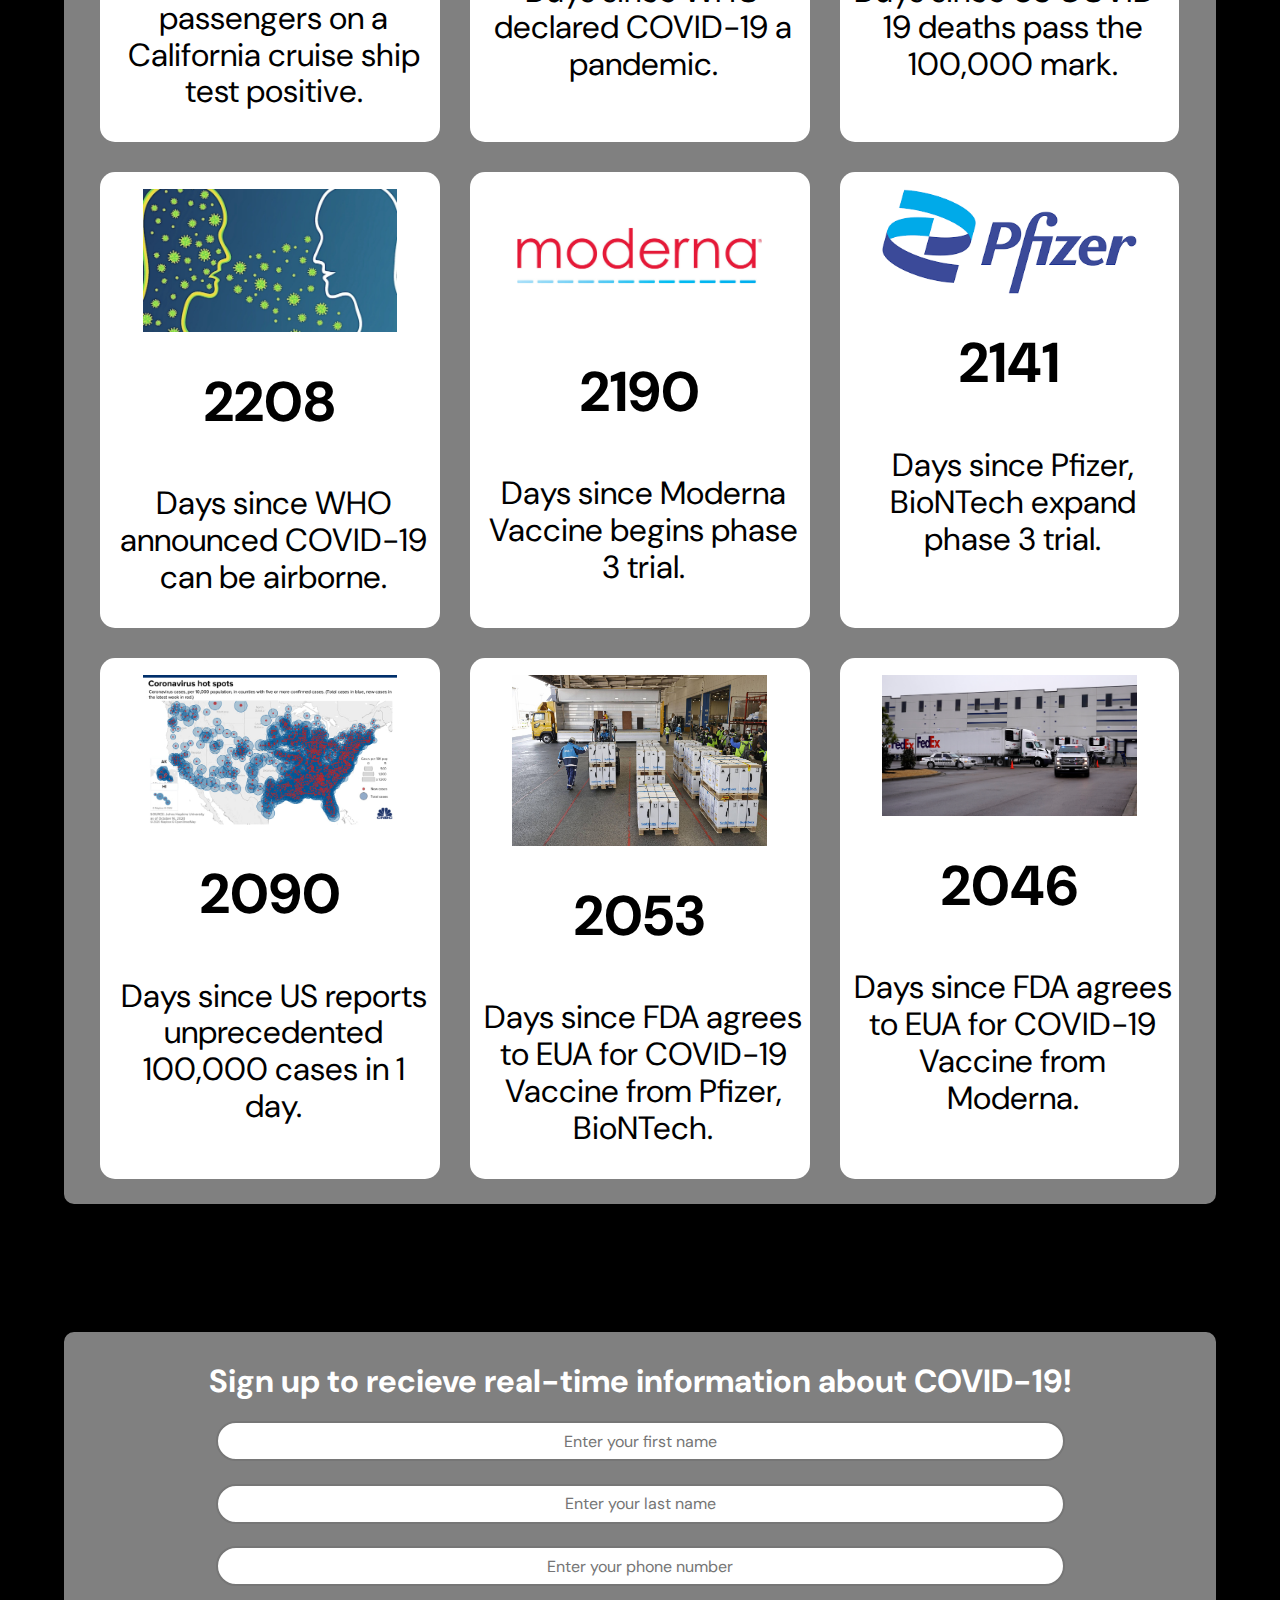
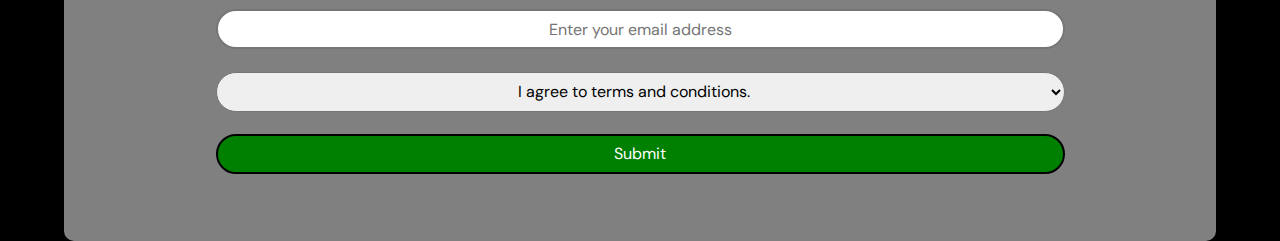
==== commit 5fcd96c9: "Added an api to form inputs" ====
--- a/index.html
+++ b/index.html
@@ -283,48 +283,69 @@
       </div>
     </div>
 
-    <div class="newsletter">
+    <div class="newsletter container">
       <h1>Sign up to recieve real-time information about COVID-19!</h1>
-
-      <div>
-        <input
-          type="text"
-          id="txtFirstName"
-          placeholder="Enter your first name"
-        />
+      <form
+        method="post"
+        id="sheetdb-form"
+        action="https://sheetdb.io/api/v1/258kzr6osm16s"
+      >
+        <div class="newsletter-field">
+          <input
+            type="text"
+            id="txtFirstName"
+            placeholder="Enter your first name"
+            name="data[firstname]"
+          />
+        </div>
+        <div class="newsletter-field">
+          <input
+            type="text"
+            id="txtLastName"
+            placeholder="Enter your last name"
+            name="data[lastname]"
+          />
+        </div>
+        <div class="newsletter-field">
+          <input
+            type="text"
+            id="txtPhoneNumber"
+            placeholder="Enter your phone number"
+            name="data[phonenumber]"
+          />
+        </div>
+        <div class="newsletter-field">
+          <input
+            type="email"
+            required
+            id="txtEmailAddress"
+            placeholder="Enter your email address"
+            name="data[email]"
+          />
+        </div>
+        <div class="newletter-option">
+          <select id="agree" name="data[agree]">
+            <option value="yes">I agree to terms and conditions.</option>
+            <option value="no">I do not agree to terms and conditions.</option>
+          </select>
+        </div>
+        <div class="button">
+          <button
+            type="submit"
+            class="newletter-button"
+            id="bt"
+            value="Submit"
+            onclick="saveFile()"
+          >
+            Submit
+          </button>
+        </div>
+      </form>
+      <div class="success">
+        <h2 id="newsletter-success" class="newsletter-success"></h2>
+        <h2 id="newsletter-decline" class="newsletter-decline"></h2>
       </div>
-      <div>
-        <input
-          type="text"
-          id="txtLastName"
-          placeholder="Enter your last name"
-        />
-      </div>
-      <div>
-        <input
-          type="text"
-          id="txtPhoneNumber"
-          placeholder="Enter your phone number"
-        />
-      </div>
-      <div>
-        <input
-          type="email"
-          id="txtEmailAddress"
-          placeholder="Enter your email address"
-        />
-      </div>
-      <div>
-        <select id="agree">
-          <option value="yes">I agree to terms and conditions.</option>
-          <option value="no">I do not agree to terms and conditions.</option>
-        </select>
-      </div>
-      <div>
-        <input type="button" id="bt" value="Submit" onclick="saveFile()" />
-      </div>
-    </div>
-    <!-- This is the main JavaScript file which executes logic for your site -->
+    </div>
     <script src="src/main.js"></script>
   </body>
 </html>
--- a/src/assets/css/style.css
+++ b/src/assets/css/style.css
@@ -1,4 +1,4 @@
-*{
+* {
   box-sizing: border-box;
 }
 html {
@@ -53,11 +53,6 @@
 }
 
 h3 {
-  font-family: "DM Sans", sans-serif;
-  font-weight: normal;
-}
-
-.newsletter {
   font-family: "DM Sans", sans-serif;
   font-weight: normal;
 }
@@ -101,25 +96,21 @@
   color: black;
   border-radius: 15px;
   border: white;
- 
 }
 
 .count-title {
   font-family: "DM Sans", sans-serif;
   font-weight: normal;
   font-size: 175%;
-  
 }
 
 .count {
   font-family: "DM Sans", sans-serif;
   font-weight: bolder;
   font-size: 200%;
-  
 }
 
 .icon {
-  
   height: 75px;
   width: 75px;
 }
@@ -133,23 +124,23 @@
   width: 100%;
 }
 
-.text-img{
-  padding:10px;
+.text-img {
+  padding: 10px;
 }
 .row:after {
-  content="";
+  content: "";
   display: table;
-  clear:both;
+  clear: both;
 }
 .column-66 {
   float: left;
   width: 66.66666%;
-  padding:20px;
+  padding: 20px;
 }
 .column-33 {
   float: left;
   width: 33.33333%;
-  padding:20px;
+  padding: 20px;
 }
 img {
   display: block;
@@ -160,25 +151,83 @@
 
 /* Counter */
 
-.days-title{
+.days-title {
   font-size: 350%;
   font-family: "DM Sans", sans-serif;
   font-weight: bolder;
   text-align: center;
 }
-.days-content{
+.days-content {
   font-size: 200%;
   padding: 4% 2% 0% 4%;
 }
 
-.days-img{
+.days-img {
   display: block;
   margin-left: auto;
   margin-right: auto;
   margin-top: 5%;
-  width:75%;
-}
-
+  width: 75%;
+}
+
+/* Newsletter Options */
+
+.newsletter {
+  font-family: "DM Sans", sans-serif;
+  font-weight: normal;
+  text-align: center;
+}
+
+input {
+  width: 75%;
+  align-items: center;
+  border-radius: 20px;
+  border-style: solid;
+  height: 40px;
+  text-align: center;
+}
+
+.newsletter-field {
+  padding-bottom: 2%;
+}
+
+.newsletter-option {
+  text-align: center;
+}
+
+select {
+  width: 75%;
+  align-items: center;
+  border-radius: 20px;
+  border-style: solid;
+  height: 40px;
+  text-align: center;
+}
+
+button {
+  background: green;
+  color: white;
+  width: 75%;
+  align-items: center;
+  border-radius: 20px;
+  border-style: solid;
+  height: 40px;
+  text-align: center;
+}
+.button {
+  margin-top: 2%;
+  margin-bottom: 5%;
+}
+
+.newsletter-success {
+  background-color: greenyellow;
+  color: black;
+}
+
+.newsletter-decline {
+  background-color: red;
+  color: white;
+}
 
 /* Media Queries */
 
@@ -196,7 +245,7 @@
 @media screen and (max-width: 1648px) {
   .flex-container {
     margin-left: 1%;
-    margin-right:1%;
+    margin-right: 1%;
   }
 }
 
@@ -207,30 +256,30 @@
     margin: 15px;
     color: black;
     border-radius: 15px;
-    border: white;    
+    border: white;
   }
   .flex-container {
     margin-left: 0%;
-    margin-right:0%;
+    margin-right: 0%;
   }
 }
 @media screen and (max-width: 1118px) {
   .header-title {
     font-size: 50px;
   }
-  
+
   .header-description {
-    font-size:25px;
+    font-size: 25px;
   }
 }
 @media screen and (max-width: 631px) {
   .header-title {
-      align-content: center;
-      margin-top: 25px;
-      margin-left: 0%;
-      margin-right: 0%;
-  }
-  
+    align-content: center;
+    margin-top: 25px;
+    margin-left: 0%;
+    margin-right: 0%;
+  }
+
   .header-description {
     width: 95%;
   }
@@ -242,4 +291,4 @@
     color: rgb(255, 255, 255);
     height: 32em;
   }
-}+}
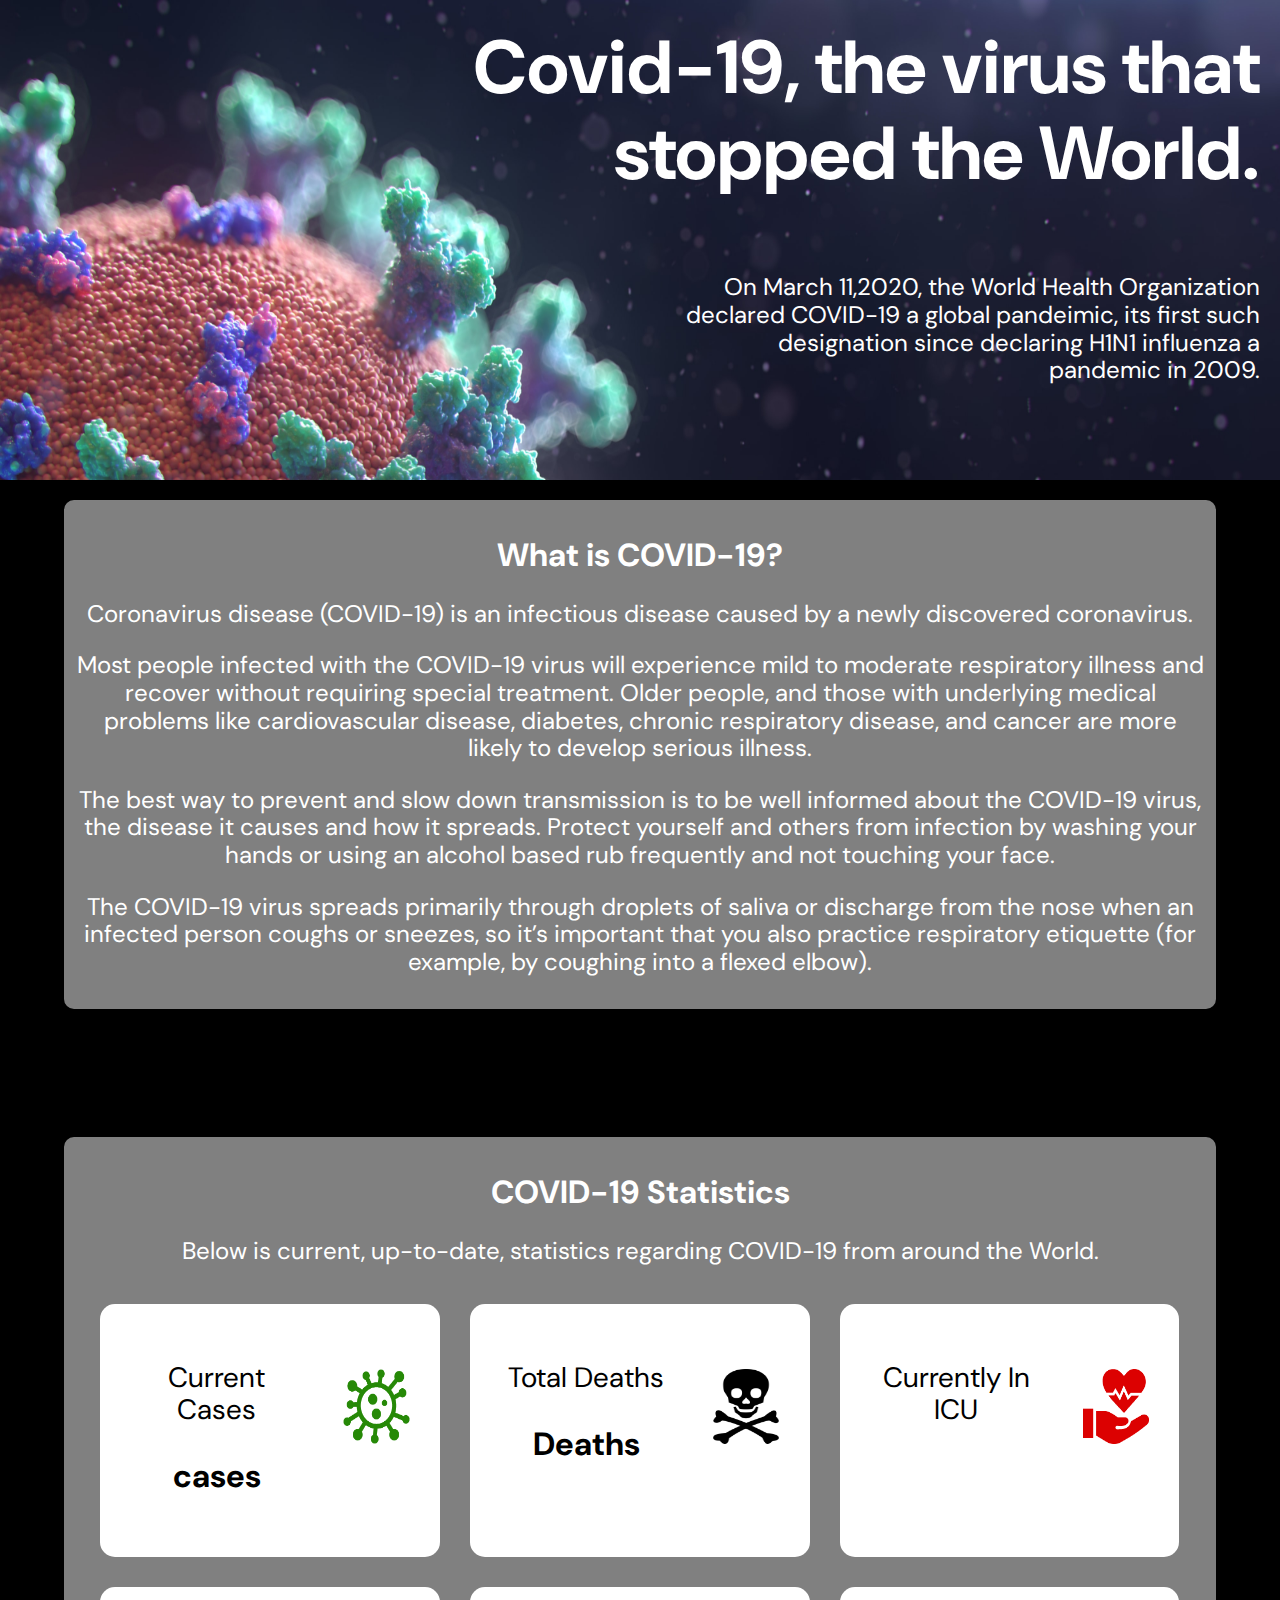
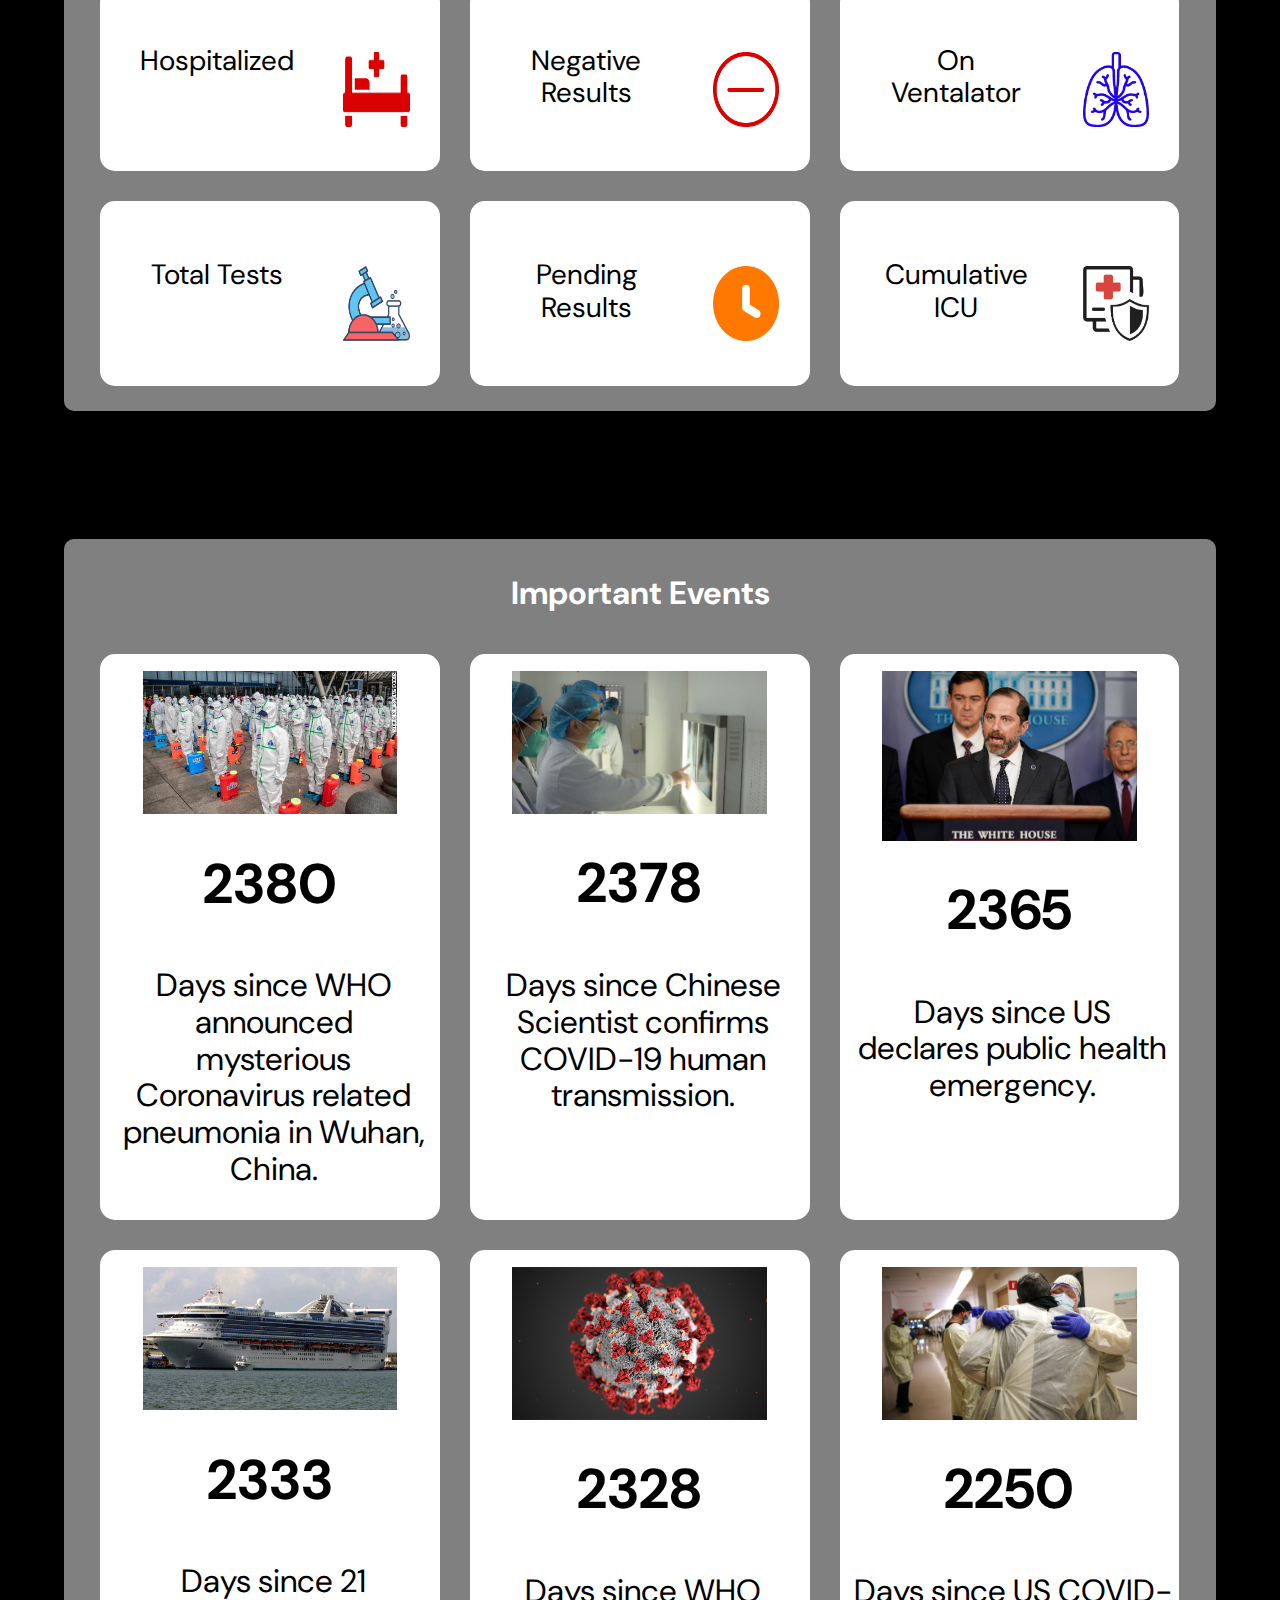
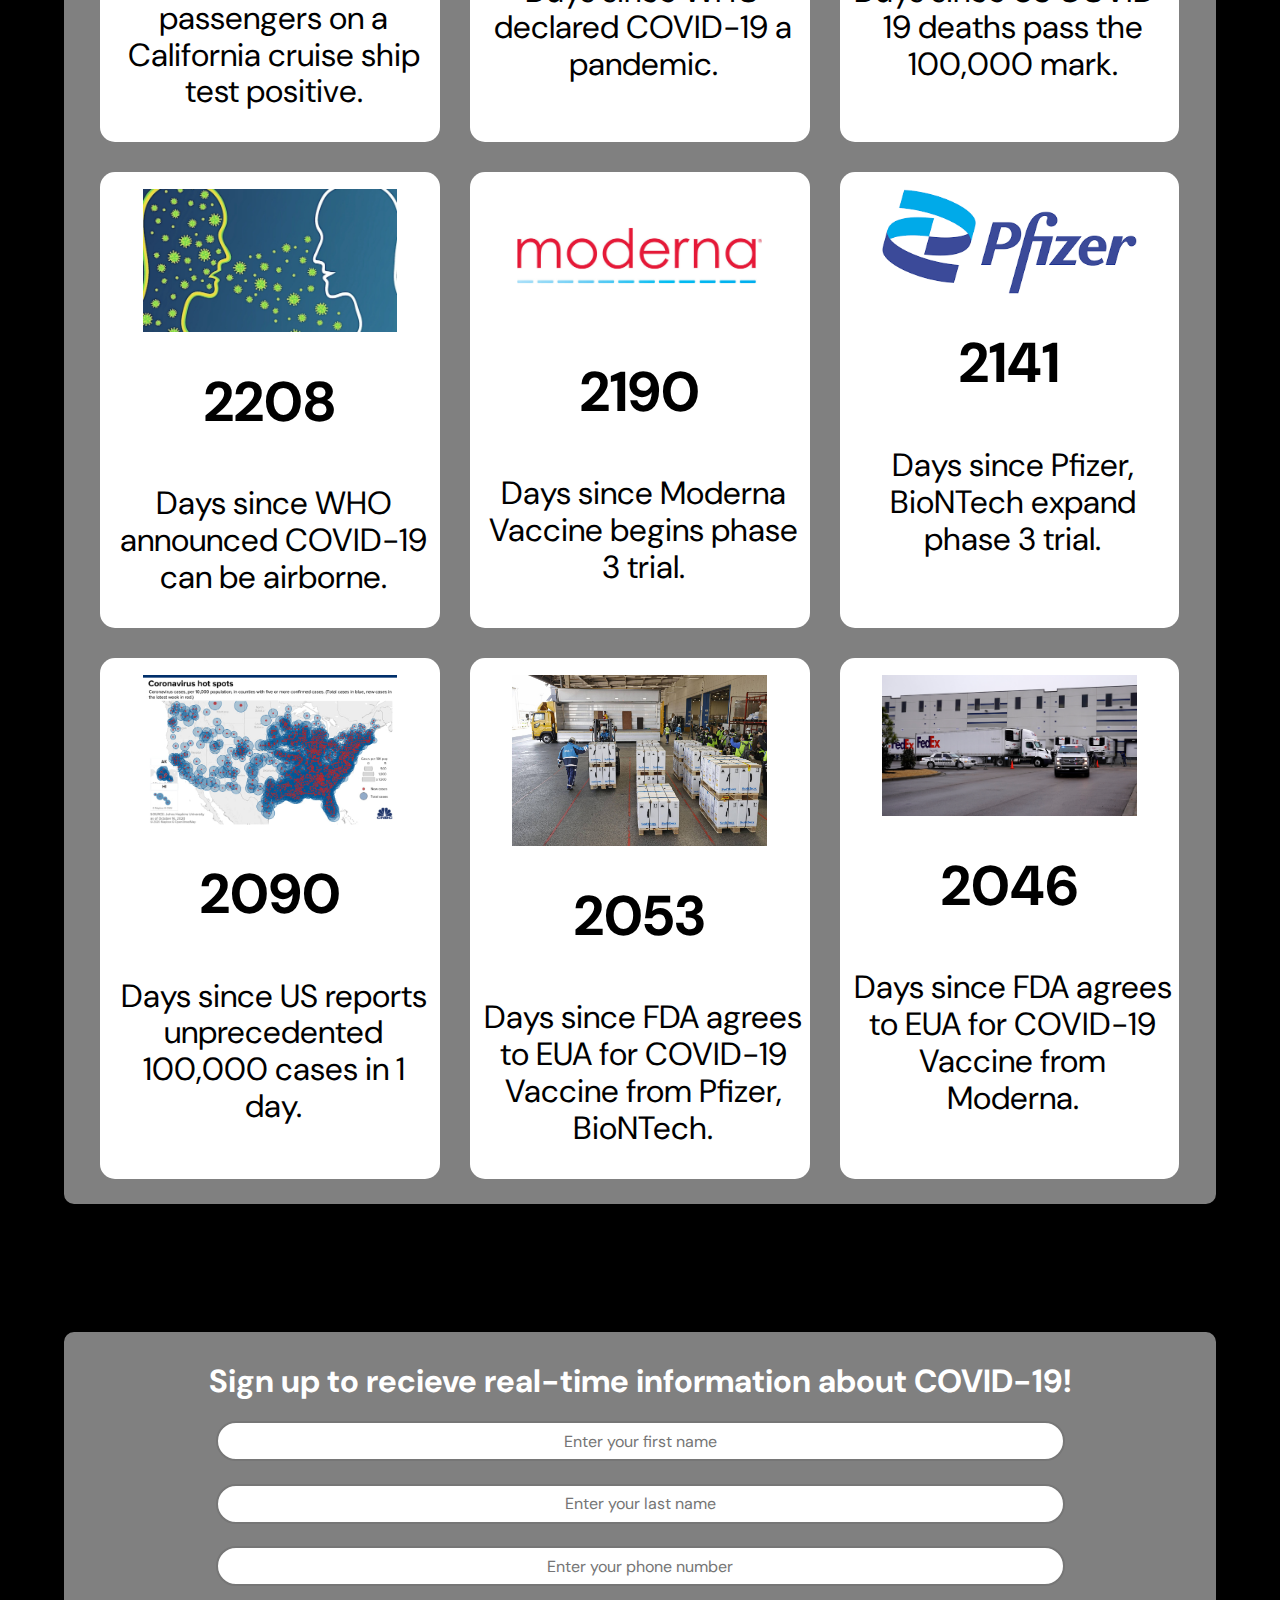
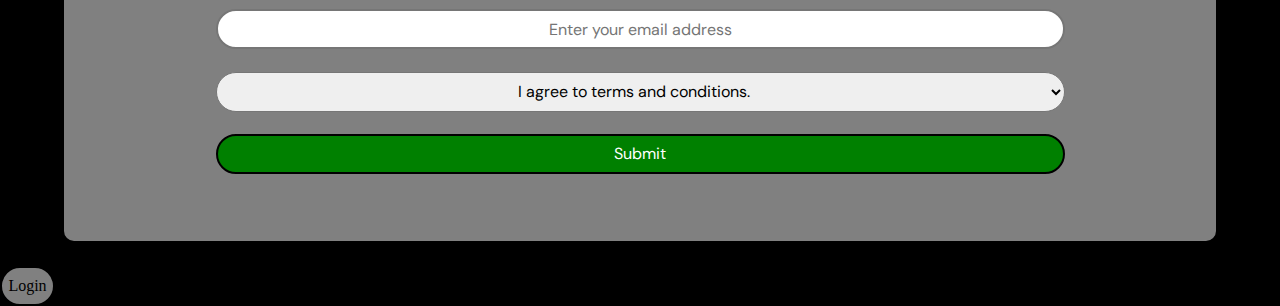
==== commit e3f9b672: "added a simple login form to see api pull request" ====
--- a/index.html
+++ b/index.html
@@ -346,6 +346,8 @@
         <h2 id="newsletter-decline" class="newsletter-decline"></h2>
       </div>
     </div>
+
+    <button class="login" onclick="login()">Login</button>
     <script src="src/main.js"></script>
   </body>
 </html>
--- a/src/assets/css/style.css
+++ b/src/assets/css/style.css
@@ -229,6 +229,28 @@
   color: white;
 }
 
+.login {
+  margin-top: 25px;
+  background: grey;
+  color: black;
+  width: 55px;
+  align-items: center;
+  border-radius: 20px;
+  border-style: solid;
+  height: 40px;
+  text-align: center;
+}
+.return {
+  margin-top: 25px;
+  background: grey;
+  color: black;
+  width: 100px;
+  align-items: center;
+  border-radius: 20px;
+  border-style: solid;
+  height: 40px;
+  text-align: center;
+}
 /* Media Queries */
 
 @media screen and (max-width: 1000px) {
